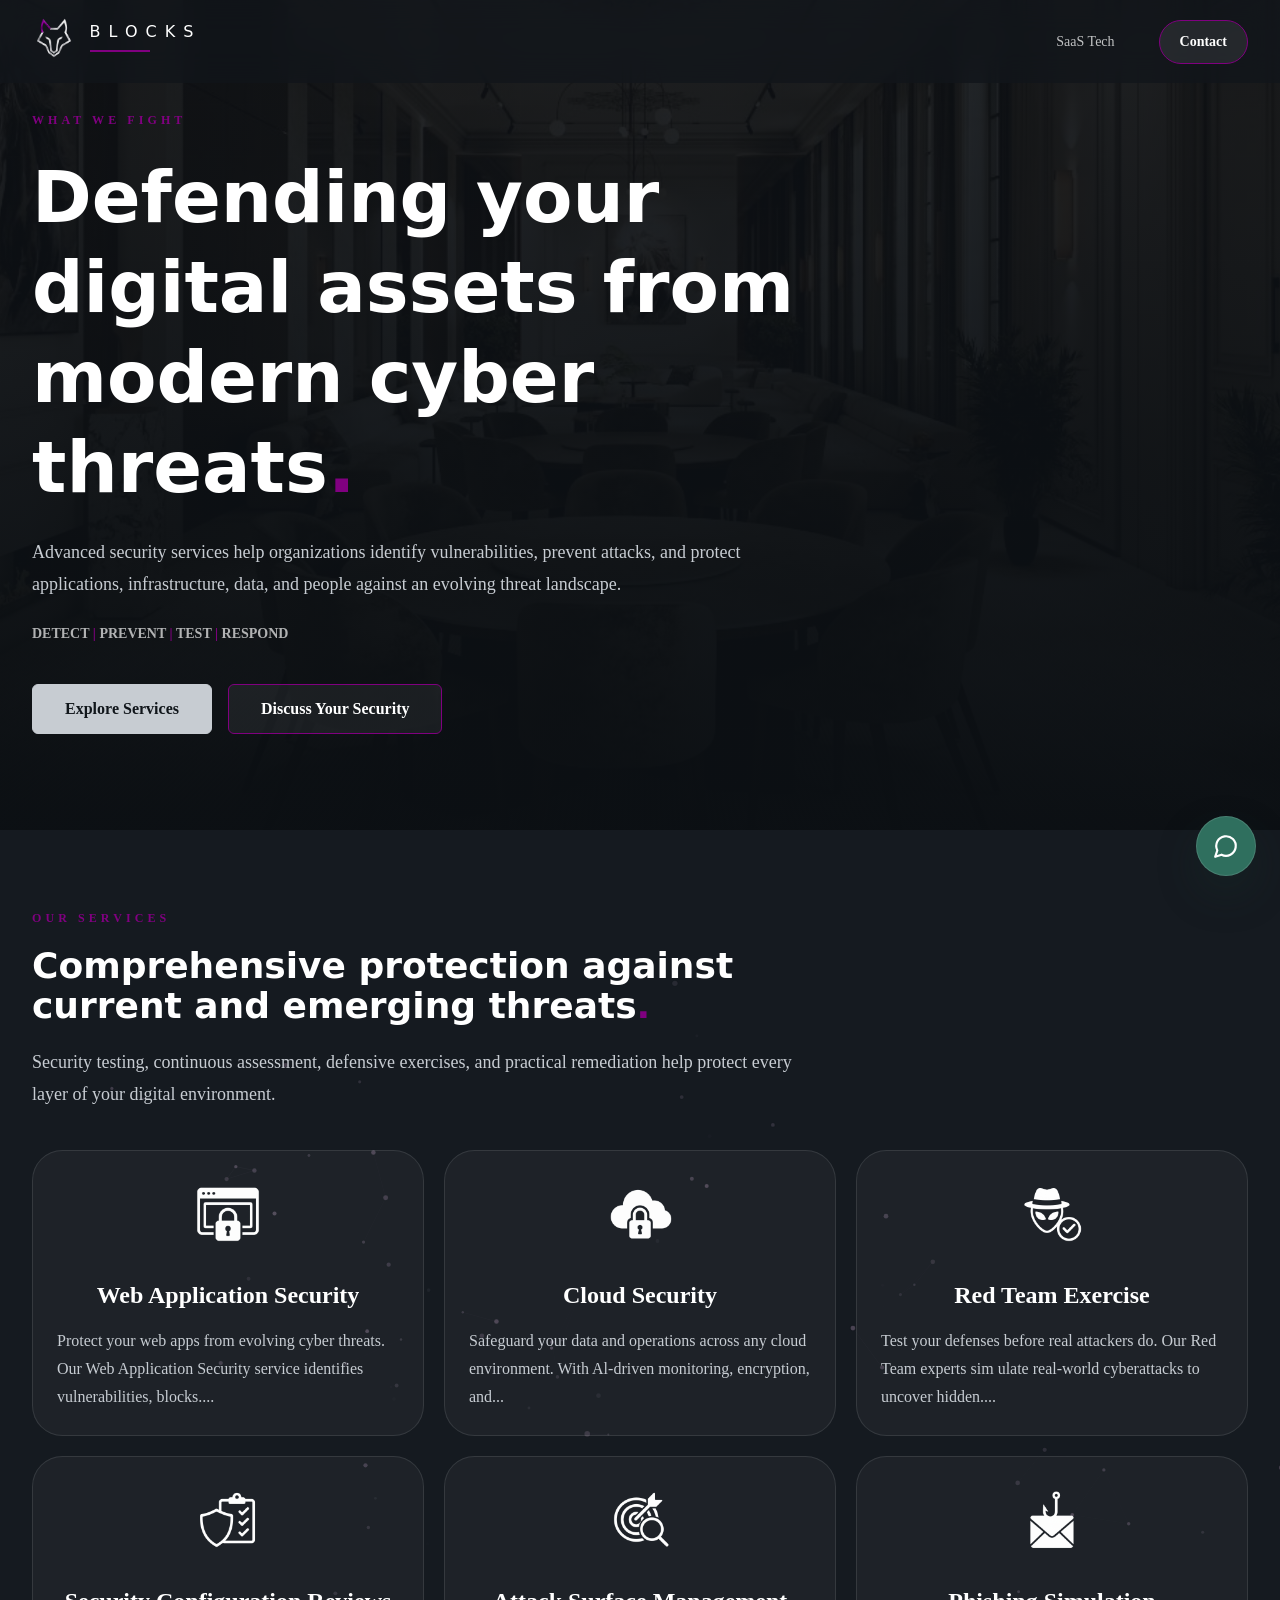
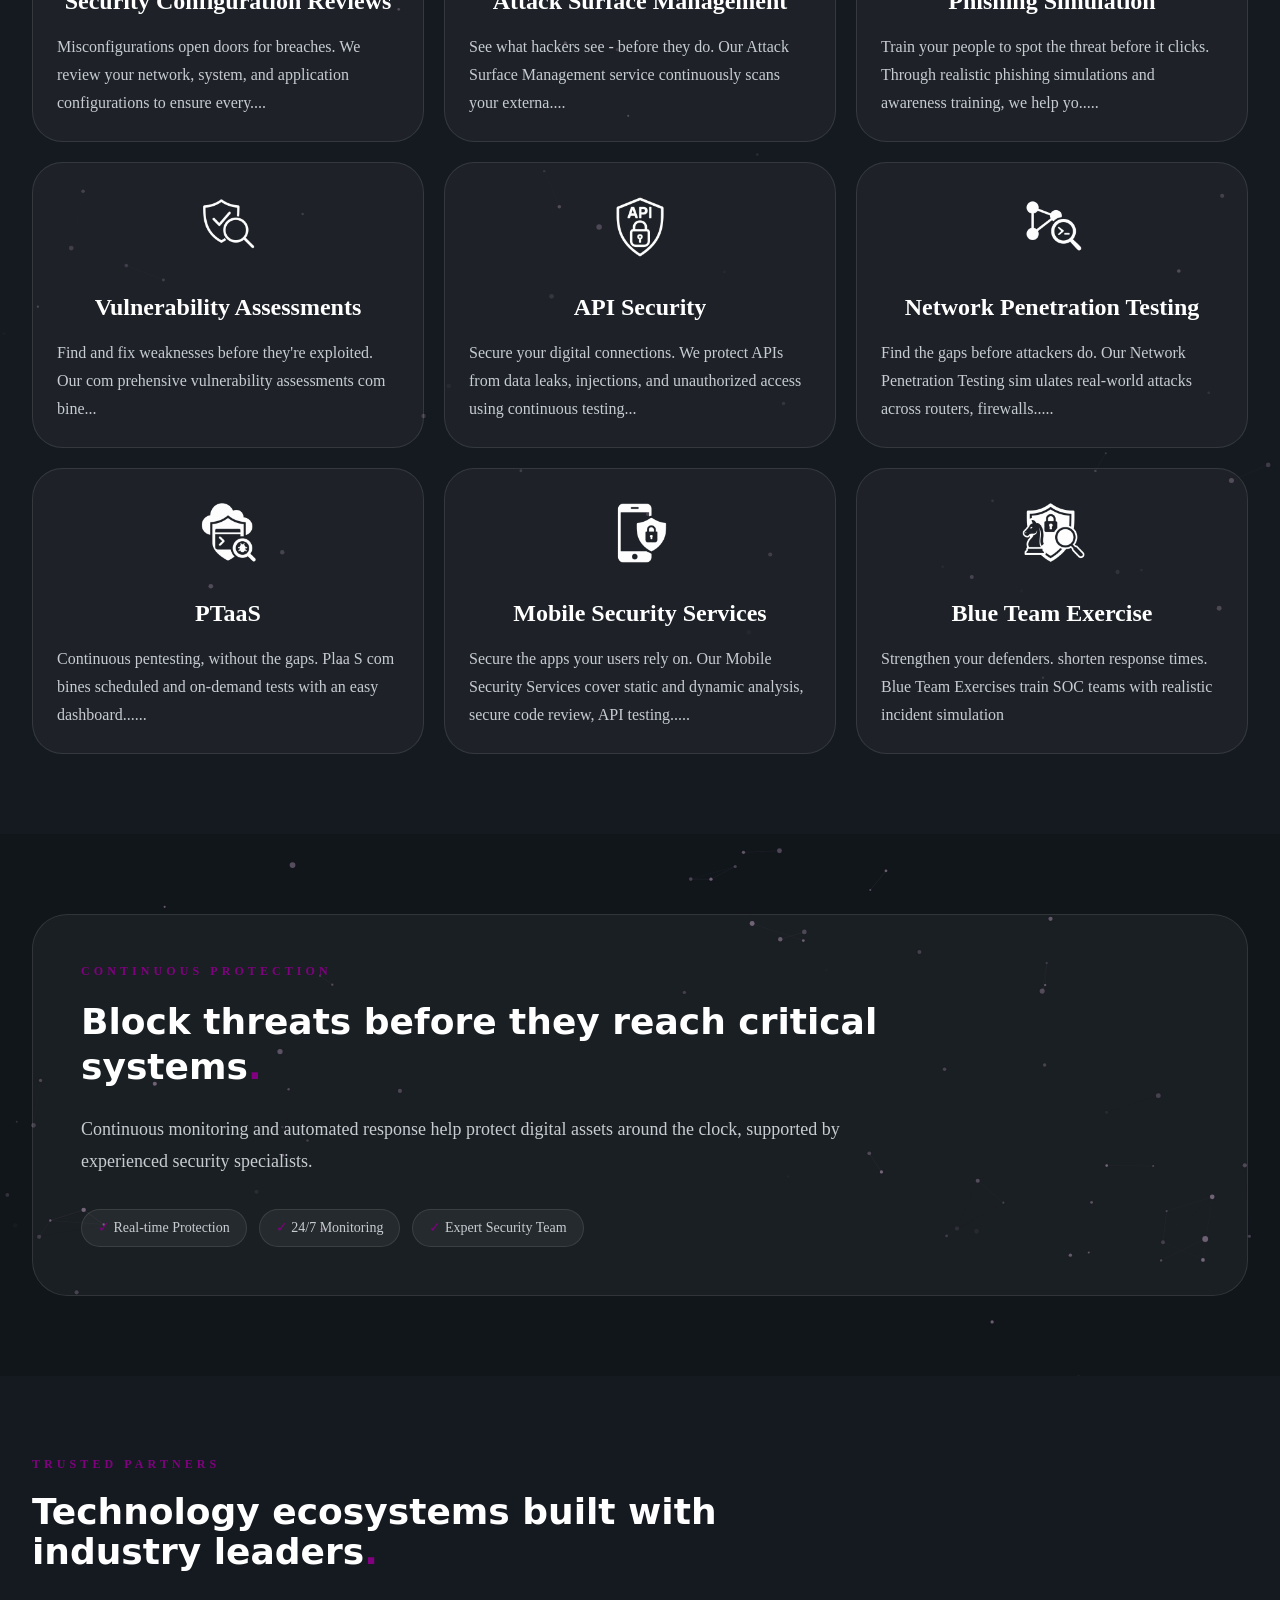
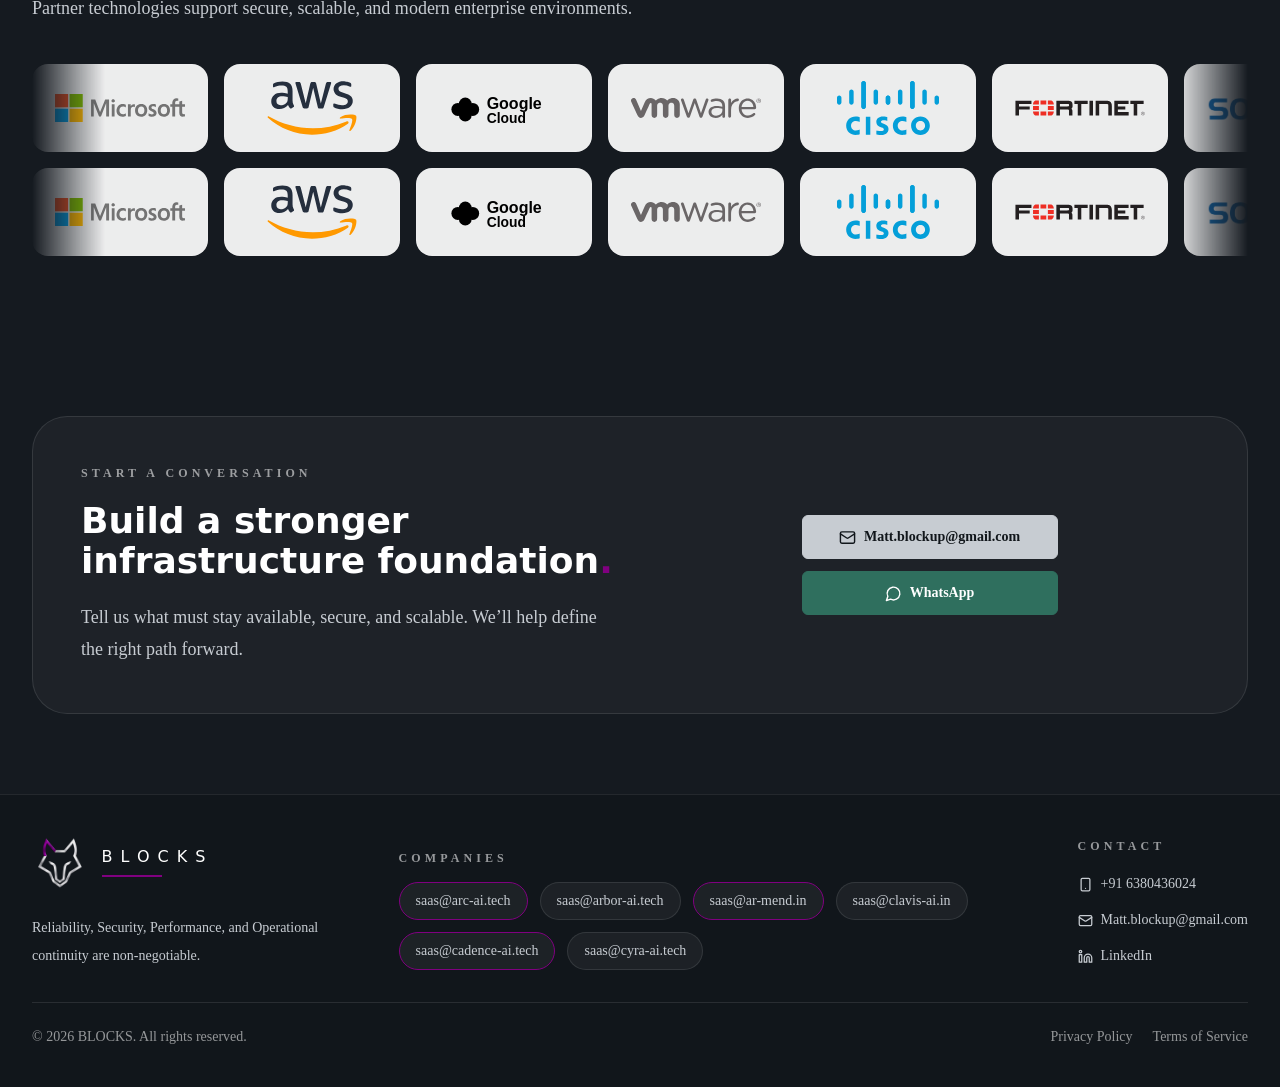
==== infra-services.html @ 33afe439 "Improve infrastructure navigation and service branding" ====
<!DOCTYPE html>
<html lang="en" class="__variable_8b3a0b">
    <head>
        <meta charset="utf-8"/>
        <meta name="viewport" content="width=device-width, initial-scale=1"/>
        <meta name="description" content="Enterprise infrastructure services from BLOCKS: secure, resilient, and managed technology operations."/>
        <link rel="icon" type="image/png" href="images/brand/favicon-transparent.png"/>
        <link rel="stylesheet" href="style.css"/>
        <title>Infra Services | BLOCKS</title>
    </head>
    <body class="min-w-0">
        <!-- Site header -->
        <header class="site-header fixed inset-x-0 top-0 z-50 transition duration-300 bg-[#11161B]/82 backdrop-blur-lg">
            <nav class="mx-auto flex max-w-7xl items-center justify-between gap-6 px-4 py-4 sm:px-6 lg:px-8">
                <a href="index.html" class="shrink-0" aria-label="BLOCKS home">
                    <span class="brand-lockup">
                        <img src="images/brand/blocks-wolf-logo.png" alt="" width="48" height="48" class="brand-logo brand-logo-header" aria-hidden="true"/>
                        <span class="brand-name font-heading font-light uppercase leading-none text-sm tracking-[0.5em] text-white sm:text-base">BLOCKS</span>
                    </span>
                </a>
                <div class="hidden min-w-0 flex-1 items-center justify-end gap-8 xl:flex">
                    <a href="index.html#companies" class="px-3 py-2 text-sm font-medium text-white/74 transition hover:text-white">SaaS Tech</a>
                    <a href="#contact" class="infra-outline inline-flex min-h-11 items-center justify-center rounded-full border border-white/18 bg-white/8 px-5 py-2.5 text-sm font-semibold text-white transition hover:border-white/36 hover:bg-white/14">Contact</a>
                </div>
                <button id="mobile-menu-button" type="button" class="inline-flex items-center justify-center rounded-lg border border-white/10 bg-white/6 p-2 text-white transition hover:bg-white/12 xl:hidden" aria-expanded="false" aria-controls="mobile-menu" aria-label="Open menu">
                    <svg xmlns="http://www.w3.org/2000/svg" width="24" height="24" viewBox="0 0 24 24" fill="none" stroke="currentColor" stroke-width="2" stroke-linecap="round" stroke-linejoin="round" class="h-6 w-6" aria-hidden="true">
                        <line x1="4" x2="20" y1="12" y2="12"></line>
                        <line x1="4" x2="20" y1="6" y2="6"></line>
                        <line x1="4" x2="20" y1="18" y2="18"></line>
                    </svg>
                </button>
            </nav>
        </header>

        <!-- Mobile navigation inherited from the main page -->
        <div id="mobile-menu-overlay" class="mobile-menu-overlay fixed inset-0 z-[55] bg-black/55 xl:hidden" aria-hidden="true"></div>
        <aside id="mobile-menu" class="mobile-menu-panel fixed right-0 top-0 z-[60] h-full w-full max-w-sm overflow-y-auto bg-[#11161B] px-6 pb-8 pt-6 text-white shadow-2xl xl:hidden" aria-hidden="true" aria-label="Mobile navigation">
            <div class="flex items-center justify-between border-b border-white/10 pb-5">
                <a href="index.html" class="brand-lockup" aria-label="BLOCKS home">
                    <img src="images/brand/blocks-wolf-logo.png" alt="" width="44" height="44" class="brand-logo brand-logo-drawer" aria-hidden="true"/>
                    <span class="brand-name font-heading text-sm font-semibold uppercase tracking-[0.34em] text-white">BLOCKS</span>
                </a>
                <button id="mobile-menu-close" type="button" class="inline-flex items-center justify-center rounded-lg border border-white/10 p-2 text-white transition hover:bg-white/10" aria-label="Close menu">
                    <svg xmlns="http://www.w3.org/2000/svg" width="24" height="24" viewBox="0 0 24 24" fill="none" stroke="currentColor" stroke-width="2" stroke-linecap="round" aria-hidden="true">
                        <path d="M18 6 6 18"></path>
                        <path d="m6 6 12 12"></path>
                    </svg>
                </button>
            </div>
            <nav class="mt-8 grid gap-3 rounded-2xl border border-white/10 bg-white/5 p-6" aria-label="Mobile primary navigation">
                <a href="index.html" class="rounded-2xl border border-white/10 px-5 py-4 text-base font-semibold text-white transition hover:border-white/18 hover:bg-white/10">Home</a>
                <a href="index.html#companies" class="rounded-2xl border border-white/10 px-5 py-4 text-base font-semibold text-white transition hover:border-white/18 hover:bg-white/10">SaaS Tech</a>
                <a href="#services" class="infra-outline rounded-2xl border border-white/10 px-5 py-4 text-base font-semibold text-white transition hover:border-white/18 hover:bg-white/10">Infra Services</a>
                <a href="#contact" class="rounded-2xl border border-white/10 px-5 py-4 text-base font-semibold text-white transition hover:border-white/18 hover:bg-white/10">Contact</a>
            </nav>
        </aside>

        <main class="min-h-screen">
            <!-- Infrastructure hero -->
            <section class="site-hero relative overflow-hidden bg-[#11161B] pb-20 pt-24 sm:pb-24">
                <img alt="Enterprise infrastructure environment" fetchpriority="high" decoding="async" class="hero-background object-cover opacity-28" style="position:absolute;height:100%;width:100%;left:0;top:0;right:0;bottom:0;color:transparent" src="images/hero/hero-01.jpg"/>
                <div class="absolute inset-0 opacity-[0.08]" style="background-image:linear-gradient(rgba(255,255,255,0.1) 1px,transparent 1px),linear-gradient(90deg,rgba(255,255,255,0.1) 1px,transparent 1px);background-size:52px 52px" aria-hidden="true"></div>
                <div class="absolute inset-0 bg-[linear-gradient(180deg,rgba(11,15,19,0.62),rgba(11,15,19,0.84)_55%,rgba(11,15,19,0.98))]" aria-hidden="true"></div>
                <div class="relative z-10 mx-auto max-w-7xl px-4 sm:px-6 lg:px-8">
                    <div class="max-w-5xl">
                        <p class="accent-purple text-xs font-semibold uppercase tracking-[0.34em]">What We Fight</p>
                        <h1 class="font-heading mt-6 max-w-4xl text-4xl font-semibold leading-tight text-white sm:text-5xl lg:text-7xl">Defending your digital assets from modern cyber threats<span class="accent-purple">.</span></h1>
                        <p class="mt-6 max-w-3xl text-base leading-8 text-[#E8E6E1] sm:text-lg">Advanced security services help organizations identify vulnerabilities, prevent attacks, and protect applications, infrastructure, data, and people against an evolving threat landscape.</p>
                        <p class="mt-6 text-xs font-semibold uppercase tracking-[0.22em] text-white/68 sm:text-sm">Detect <span class="accent-purple" aria-hidden="true">|</span> Prevent <span class="accent-purple" aria-hidden="true">|</span> Test <span class="accent-purple" aria-hidden="true">|</span> Respond</p>
                        <div class="mt-10 flex flex-col gap-4 sm:flex-row">
                            <a href="#services" class="inline-flex min-h-11 min-w-[180px] items-center justify-center rounded-md border border-[#D1BE98] bg-[#D1BE98] px-8 py-3 text-base font-semibold text-[#11161B] transition hover:border-[#C3AE84] hover:bg-[#C3AE84]">Explore Services</a>
                            <a href="mailto:Matt.blockup@gmail.com" class="infra-outline inline-flex min-h-11 min-w-[180px] items-center justify-center rounded-md border border-white/18 bg-white/6 px-8 py-3 text-base font-semibold text-white transition hover:border-white/36 hover:bg-white/12">Discuss Your Security</a>
                        </div>
                    </div>
                </div>
            </section>

            <!-- Service capabilities -->
            <section id="services" class="constellation-section bg-[#151A20] py-16 md:py-20">
                <div class="constellation-bg" aria-hidden="true">
                    <canvas class="constellation-canvas" data-constellation="companies"></canvas>
                </div>
                <div class="relative z-10 mx-auto max-w-7xl px-4 sm:px-6 lg:px-8">
                    <div class="max-w-3xl">
                        <p class="accent-purple text-xs font-semibold uppercase tracking-[0.34em]">Our Services</p>
                        <h2 class="font-heading mt-5 text-3xl font-semibold text-white sm:text-4xl">Comprehensive protection against current and emerging threats<span class="accent-purple">.</span></h2>
                        <p class="mt-5 text-base leading-8 text-[#E8E6E1] sm:text-lg">Security testing, continuous assessment, defensive exercises, and practical remediation help protect every layer of your digital environment.</p>
                    </div>
                    <div class="mt-10 grid gap-5 md:grid-cols-2 lg:grid-cols-3">
                        <article class="company-card rounded-[1.9rem] border border-white/10 bg-white/[0.04] p-6 text-white"><div class="service-icon-frame"><img src="images/services/web-application-security.png" alt="" class="service-card-icon" loading="lazy"/></div><h3 class="mt-6 text-2xl font-semibold">Web Application Security</h3><p class="mt-4 text-sm leading-7 text-[#E8E6E1] sm:text-base">Protect your web apps from evolving cyber threats. Our Web Application Security service identifies vulnerabilities, blocks....</p></article>
                        <article class="company-card rounded-[1.9rem] border border-white/10 bg-white/[0.04] p-6 text-white"><div class="service-icon-frame"><img src="images/services/cloud-security.png" alt="" class="service-card-icon" loading="lazy"/></div><h3 class="mt-6 text-2xl font-semibold">Cloud Security</h3><p class="mt-4 text-sm leading-7 text-[#E8E6E1] sm:text-base">Safeguard your data and operations across any cloud environment. With Al-driven monitoring, encryption, and...</p></article>
                        <article class="company-card rounded-[1.9rem] border border-white/10 bg-white/[0.04] p-6 text-white"><div class="service-icon-frame"><img src="images/services/red-team-exercise.png" alt="" class="service-card-icon" loading="lazy"/></div><h3 class="mt-6 text-2xl font-semibold">Red Team Exercise</h3><p class="mt-4 text-sm leading-7 text-[#E8E6E1] sm:text-base">Test your defenses before real attackers do. Our Red Team experts sim ulate real-world cyberattacks to uncover hidden....</p></article>
                        <article class="company-card rounded-[1.9rem] border border-white/10 bg-white/[0.04] p-6 text-white"><div class="service-icon-frame"><img src="images/services/security-configuration-reviews.png" alt="" class="service-card-icon" loading="lazy"/></div><h3 class="mt-6 text-2xl font-semibold">Security Configuration Reviews</h3><p class="mt-4 text-sm leading-7 text-[#E8E6E1] sm:text-base">Misconfigurations open doors for breaches. We review your network, system, and application configurations to ensure every....</p></article>
                        <article class="company-card rounded-[1.9rem] border border-white/10 bg-white/[0.04] p-6 text-white"><div class="service-icon-frame"><img src="images/services/attack-surface-management.png" alt="" class="service-card-icon" loading="lazy"/></div><h3 class="mt-6 text-2xl font-semibold">Attack Surface Management</h3><p class="mt-4 text-sm leading-7 text-[#E8E6E1] sm:text-base">See what hackers see - before they do. Our Attack Surface Management service continuously scans your externa....</p></article>
                        <article class="company-card rounded-[1.9rem] border border-white/10 bg-white/[0.04] p-6 text-white"><div class="service-icon-frame"><img src="images/services/phishing-simulation.png" alt="" class="service-card-icon" loading="lazy"/></div><h3 class="mt-6 text-2xl font-semibold">Phishing Simulation</h3><p class="mt-4 text-sm leading-7 text-[#E8E6E1] sm:text-base">Train your people to spot the threat before it clicks. Through realistic phishing simulations and awareness training, we help yo.....</p></article>
                        <article class="company-card rounded-[1.9rem] border border-white/10 bg-white/[0.04] p-6 text-white"><div class="service-icon-frame"><img src="images/services/vulnerability-assessments.png" alt="" class="service-card-icon" loading="lazy"/></div><h3 class="mt-6 text-2xl font-semibold">Vulnerability Assessments</h3><p class="mt-4 text-sm leading-7 text-[#E8E6E1] sm:text-base">Find and fix weaknesses before they're exploited. Our com prehensive vulnerability assessments com bine...</p></article>
                        <article class="company-card rounded-[1.9rem] border border-white/10 bg-white/[0.04] p-6 text-white"><div class="service-icon-frame"><img src="images/services/api-security.png" alt="" class="service-card-icon" loading="lazy"/></div><h3 class="mt-6 text-2xl font-semibold">API Security</h3><p class="mt-4 text-sm leading-7 text-[#E8E6E1] sm:text-base">Secure your digital connections. We protect APIs from data leaks, injections, and unauthorized access using continuous testing...</p></article>
                        <article class="company-card rounded-[1.9rem] border border-white/10 bg-white/[0.04] p-6 text-white"><div class="service-icon-frame"><img src="images/services/network-penetration-testing.png" alt="" class="service-card-icon" loading="lazy"/></div><h3 class="mt-6 text-2xl font-semibold">Network Penetration Testing</h3><p class="mt-4 text-sm leading-7 text-[#E8E6E1] sm:text-base">Find the gaps before attackers do. Our Network Penetration Testing sim ulates real-world attacks across routers, firewalls.....</p></article>
                        <article class="company-card rounded-[1.9rem] border border-white/10 bg-white/[0.04] p-6 text-white"><div class="service-icon-frame"><img src="images/services/ptaas.png" alt="" class="service-card-icon" loading="lazy"/></div><h3 class="mt-6 text-2xl font-semibold">PTaaS</h3><p class="mt-4 text-sm leading-7 text-[#E8E6E1] sm:text-base">Continuous pentesting, without the gaps. Plaa S com bines scheduled and on-demand tests with an easy dashboard......</p></article>
                        <article class="company-card rounded-[1.9rem] border border-white/10 bg-white/[0.04] p-6 text-white"><div class="service-icon-frame"><img src="images/services/mobile-security-services.png" alt="" class="service-card-icon" loading="lazy"/></div><h3 class="mt-6 text-2xl font-semibold">Mobile Security Services</h3><p class="mt-4 text-sm leading-7 text-[#E8E6E1] sm:text-base">Secure the apps your users rely on. Our Mobile Security Services cover static and dynamic analysis, secure code review, API testing.....</p></article>
                        <article class="company-card rounded-[1.9rem] border border-white/10 bg-white/[0.04] p-6 text-white"><div class="service-icon-frame"><img src="images/services/blue-team-exercise.png" alt="" class="service-card-icon" loading="lazy"/></div><h3 class="mt-6 text-2xl font-semibold">Blue Team Exercise</h3><p class="mt-4 text-sm leading-7 text-[#E8E6E1] sm:text-base">Strengthen your defenders. shorten response times. Blue Team Exercises train SOC teams with realistic incident simulation</p></article>
                    </div>
                </div>
            </section>

            <!-- Continuous protection commitment -->
            <section class="constellation-section bg-[#11161B] py-16 md:py-20">
                <div class="constellation-bg" aria-hidden="true">
                    <canvas class="constellation-canvas" data-constellation="about"></canvas>
                </div>
                <div class="relative z-10 mx-auto max-w-7xl px-4 sm:px-6 lg:px-8">
                    <div class="rounded-[2.2rem] border border-white/10 bg-white/[0.04] p-8 sm:p-10 lg:p-12">
                        <p class="accent-purple text-xs font-semibold uppercase tracking-[0.34em]">Continuous Protection</p>
                        <h2 class="font-heading mt-5 max-w-4xl text-3xl font-semibold leading-tight text-white sm:text-4xl">Block threats before they reach critical systems<span class="accent-purple">.</span></h2>
                        <p class="mt-6 max-w-3xl text-base leading-8 text-[#E8E6E1] sm:text-lg">Continuous monitoring and automated response help protect digital assets around the clock, supported by experienced security specialists.</p>
                        <div class="mt-8 flex flex-wrap gap-3">
                            <span class="rounded-full border border-white/10 bg-white/5 px-4 py-2 text-sm text-[#E8E6E1]"><span class="accent-purple">✓</span> Real-time Protection</span>
                            <span class="rounded-full border border-white/10 bg-white/5 px-4 py-2 text-sm text-[#E8E6E1]"><span class="accent-purple">✓</span> 24/7 Monitoring</span>
                            <span class="rounded-full border border-white/10 bg-white/5 px-4 py-2 text-sm text-[#E8E6E1]"><span class="accent-purple">✓</span> Expert Security Team</span>
                        </div>
                    </div>
                </div>
            </section>

            <!-- Trusted partners -->
            <section class="bg-[#151A20] py-16 md:py-20">
                <div class="mx-auto max-w-7xl px-4 sm:px-6 lg:px-8">
                    <div class="max-w-3xl">
                        <p class="accent-purple text-xs font-semibold uppercase tracking-[0.34em]">Trusted Partners</p>
                        <h2 class="font-heading mt-5 text-3xl font-semibold text-white sm:text-4xl">Technology ecosystems built with industry leaders<span class="accent-purple">.</span></h2>
                        <p class="mt-5 text-base leading-8 text-[#E8E6E1] sm:text-lg">Partner technologies support secure, scalable, and modern enterprise environments.</p>
                    </div>
                    <div class="partner-marquee mt-10" aria-label="Trusted technology partners">
                        <div class="partner-marquee-track">
                            <div class="partner-logo-card"><img src="images/partners/microsoft.svg" alt="Microsoft"/></div>
                            <div class="partner-logo-card"><img src="images/partners/aws.svg" alt="Amazon Web Services"/></div>
                            <div class="partner-logo-card"><img src="images/partners/google-cloud.svg" alt="Google Cloud"/></div>
                            <div class="partner-logo-card"><img src="images/partners/vmware.svg" alt="VMware"/></div>
                            <div class="partner-logo-card"><img src="images/partners/cisco.svg" alt="Cisco"/></div>
                            <div class="partner-logo-card"><img src="images/partners/fortinet.svg" alt="Fortinet"/></div>
                            <div class="partner-logo-card"><img src="images/partners/sophos.png" alt="Sophos"/></div>
                            <div class="partner-logo-card"><img src="images/partners/check-point.png" alt="Check Point"/></div>
                            <div class="partner-logo-card"><img src="images/partners/kaspersky.png" alt="Kaspersky"/></div>
                            <div class="partner-logo-card"><img src="images/partners/github.svg" alt="GitHub"/></div>
                            <div class="partner-logo-card partner-logo-text">Lenovo</div>
                            <div class="partner-logo-card" aria-hidden="true"><img src="images/partners/microsoft.svg" alt=""/></div>
                            <div class="partner-logo-card" aria-hidden="true"><img src="images/partners/aws.svg" alt=""/></div>
                            <div class="partner-logo-card" aria-hidden="true"><img src="images/partners/google-cloud.svg" alt=""/></div>
                            <div class="partner-logo-card" aria-hidden="true"><img src="images/partners/vmware.svg" alt=""/></div>
                            <div class="partner-logo-card" aria-hidden="true"><img src="images/partners/cisco.svg" alt=""/></div>
                            <div class="partner-logo-card" aria-hidden="true"><img src="images/partners/fortinet.svg" alt=""/></div>
                            <div class="partner-logo-card" aria-hidden="true"><img src="images/partners/sophos.png" alt=""/></div>
                            <div class="partner-logo-card" aria-hidden="true"><img src="images/partners/check-point.png" alt=""/></div>
                            <div class="partner-logo-card" aria-hidden="true"><img src="images/partners/kaspersky.png" alt=""/></div>
                            <div class="partner-logo-card" aria-hidden="true"><img src="images/partners/github.svg" alt=""/></div>
                            <div class="partner-logo-card partner-logo-text" aria-hidden="true">Lenovo</div>
                        </div>
                    </div>
                </div>
            </section>

            <!-- Contact call to action -->
            <section id="contact" class="bg-[#151A20] py-16 md:py-20">
                <div class="mx-auto max-w-7xl px-4 sm:px-6 lg:px-8">
                    <div class="grid gap-10 rounded-[2.2rem] border border-white/10 bg-white/[0.04] p-8 sm:p-10 lg:grid-cols-2 lg:items-center lg:p-12">
                        <div>
                            <p class="text-xs font-semibold uppercase tracking-[0.34em] text-white/56">Start a conversation</p>
                            <h2 class="font-heading mt-5 text-3xl font-semibold text-white sm:text-4xl">Build a stronger infrastructure foundation<span class="accent-purple">.</span></h2>
                            <p class="mt-5 text-base leading-8 text-[#E8E6E1] sm:text-lg">Tell us what must stay available, secure, and scalable. We’ll help define the right path forward.</p>
                        </div>
                        <div class="flex flex-col items-center justify-center gap-3 py-6">
                            <a href="mailto:Matt.blockup@gmail.com" style="width:100%;max-width:16rem" class="inline-flex min-h-11 items-center justify-center gap-2 rounded-md border border-[#D1BE98] bg-[#D1BE98] px-4 py-2 text-sm font-semibold text-[#11161B] transition hover:border-[#C3AE84] hover:bg-[#C3AE84]">
                                <svg xmlns="http://www.w3.org/2000/svg" width="17" height="17" viewBox="0 0 24 24" fill="none" stroke="currentColor" stroke-width="2" stroke-linecap="round" stroke-linejoin="round" aria-hidden="true"><rect width="20" height="16" x="2" y="4" rx="2"></rect><path d="m22 7-8.97 5.7a1.94 1.94 0 0 1-2.06 0L2 7"></path></svg>
                                Matt.blockup@gmail.com
                            </a>
                            <a href="https://wa.me/916380436024" target="_blank" rel="noopener noreferrer" style="width:100%;max-width:16rem" class="inline-flex min-h-11 items-center justify-center gap-2 rounded-md border border-[#2F6F5E] bg-[#2F6F5E] px-4 py-2 text-sm font-semibold text-white transition hover:border-[#285B4D] hover:bg-[#285B4D]">
                                <svg xmlns="http://www.w3.org/2000/svg" width="17" height="17" viewBox="0 0 24 24" fill="none" stroke="currentColor" stroke-width="2" stroke-linecap="round" stroke-linejoin="round" aria-hidden="true"><path d="M7.9 20A9 9 0 1 0 4 16.1L2 22Z"></path></svg>
                                WhatsApp
                            </a>
                        </div>
                    </div>
                </div>
            </section>
        </main>

        <!-- Site footer -->
        <footer class="border-t border-white/8 bg-[#11161B] text-white">
            <div class="mx-auto max-w-7xl px-4 py-10 sm:px-6 lg:px-8">
                <div class="flex flex-col gap-8 lg:flex-row lg:items-end lg:justify-between">
                    <div class="max-w-sm">
                        <a href="index.html" class="brand-lockup" aria-label="BLOCKS home">
                            <img src="images/brand/blocks-wolf-logo.png" alt="" width="56" height="56" class="brand-logo brand-logo-footer" aria-hidden="true"/>
                            <span class="brand-name font-heading font-light uppercase leading-none text-sm tracking-[0.5em] text-white sm:text-base">BLOCKS</span>
                        </a>
                        <p class="mt-4 text-sm leading-7 text-[#E8E6E1]">Reliability, Security, Performance, and Operational continuity are non-negotiable.</p>
                    </div>
                    <div>
                        <p class="text-xs font-semibold uppercase tracking-[0.34em] text-white/56">Companies</p>
                        <div class="mt-4 flex flex-wrap gap-3">
                            <a href="mailto:saas@arc-ai.tech" class="footer-email-purple rounded-full border border-white/10 bg-white/5 px-4 py-2 text-sm text-[#E8E6E1] transition hover:border-white/18 hover:bg-white/10 hover:text-white">saas@arc-ai.tech</a>
                            <a href="mailto:saas@arbor-ai.tech" class="rounded-full border border-white/10 bg-white/5 px-4 py-2 text-sm text-[#E8E6E1] transition hover:border-white/18 hover:bg-white/10 hover:text-white">saas@arbor-ai.tech</a>
                            <a href="mailto:saas@ar-mend.in" class="footer-email-purple rounded-full border border-white/10 bg-white/5 px-4 py-2 text-sm text-[#E8E6E1] transition hover:border-white/18 hover:bg-white/10 hover:text-white">saas@ar-mend.in</a>
                            <a href="mailto:saas@clavis-ai.in" class="rounded-full border border-white/10 bg-white/5 px-4 py-2 text-sm text-[#E8E6E1] transition hover:border-white/18 hover:bg-white/10 hover:text-white">saas@clavis-ai.in</a>
                            <a href="mailto:saas@cadence-ai.tech" class="footer-email-purple rounded-full border border-white/10 bg-white/5 px-4 py-2 text-sm text-[#E8E6E1] transition hover:border-white/18 hover:bg-white/10 hover:text-white">saas@cadence-ai.tech</a>
                            <a href="mailto:saas@cyra-ai.tech" class="rounded-full border border-white/10 bg-white/5 px-4 py-2 text-sm text-[#E8E6E1] transition hover:border-white/18 hover:bg-white/10 hover:text-white">saas@cyra-ai.tech</a>
                        </div>
                    </div>
                    <div>
                        <p class="text-xs font-semibold uppercase tracking-[0.34em] text-white/56">Contact</p>
                        <div class="mt-4 space-y-2 text-sm leading-7 text-[#E8E6E1]">
                            <p class="flex items-center gap-2">
                                <svg xmlns="http://www.w3.org/2000/svg" width="15" height="15" viewBox="0 0 24 24" fill="none" stroke="currentColor" stroke-width="2" stroke-linecap="round" stroke-linejoin="round" aria-hidden="true"><rect width="14" height="20" x="5" y="2" rx="2"></rect><path d="M12 18h.01"></path></svg>
                                <a href="tel:+916380436024" class="transition hover:text-white">+91 6380436024</a>
                            </p>
                            <p class="flex items-center gap-2">
                                <svg xmlns="http://www.w3.org/2000/svg" width="15" height="15" viewBox="0 0 24 24" fill="none" stroke="currentColor" stroke-width="2" stroke-linecap="round" stroke-linejoin="round" aria-hidden="true"><rect width="20" height="16" x="2" y="4" rx="2"></rect><path d="m22 7-8.97 5.7a1.94 1.94 0 0 1-2.06 0L2 7"></path></svg>
                                <a href="mailto:Matt.blockup@gmail.com" class="transition hover:text-white">Matt.blockup@gmail.com</a>
                            </p>
                            <p class="flex items-center gap-2">
                                <svg xmlns="http://www.w3.org/2000/svg" width="15" height="15" viewBox="0 0 24 24" fill="none" stroke="currentColor" stroke-width="2" stroke-linecap="round" stroke-linejoin="round" aria-hidden="true"><path d="M16 8a6 6 0 0 1 6 6v7h-4v-7a2 2 0 0 0-4 0v7h-4v-7a6 6 0 0 1 6-6z"></path><rect width="4" height="12" x="2" y="9"></rect><circle cx="4" cy="4" r="2"></circle></svg>
                                <a href="https://www.linkedin.com/company/96339757/" target="_blank" rel="noopener noreferrer" class="transition hover:text-white">LinkedIn</a>
                            </p>
                        </div>
                    </div>
                </div>
                <div class="mt-8 flex flex-col gap-3 border-t border-white/10 pt-6 text-sm text-white/55 sm:flex-row sm:items-center sm:justify-between">
                    <p>© 2026 BLOCKS. All rights reserved.</p>
                    <div class="flex gap-5">
                        <a href="privacy-policy.html" class="transition hover:text-white">Privacy Policy</a>
                        <a href="terms-of-service.html" class="transition hover:text-white">Terms of Service</a>
                    </div>
                </div>
            </div>
        </footer>

        <!-- Floating WhatsApp action -->
        <a href="https://wa.me/916380436024" class="floating-whatsapp animate-whatsapp-pulse" target="_blank" rel="noopener noreferrer" aria-label="Contact us on WhatsApp">
            <svg xmlns="http://www.w3.org/2000/svg" width="26" height="26" viewBox="0 0 24 24" fill="none" stroke="currentColor" stroke-width="2" stroke-linecap="round" stroke-linejoin="round" aria-hidden="true"><path d="M7.9 20A9 9 0 1 0 4 16.1L2 22Z"></path></svg>
        </a>

        <!-- Shared constellation animation -->
        <script src="constellation.js"></script>

        <!-- Create a second right-to-left partner row -->
        <script>
            const primaryPartnerMarquee = document.querySelector(".partner-marquee");
            if (primaryPartnerMarquee) {
                const secondaryPartnerMarquee = primaryPartnerMarquee.cloneNode(true);
                secondaryPartnerMarquee.classList.add("partner-marquee-secondary");
                secondaryPartnerMarquee.setAttribute("aria-hidden", "true");
                primaryPartnerMarquee.after(secondaryPartnerMarquee);
            }
        </script>

        <!-- Mobile menu interaction inherited from the main page -->
        <script>
            const mobileMenuButton = document.getElementById("mobile-menu-button");
            const mobileMenuClose = document.getElementById("mobile-menu-close");
            const mobileMenu = document.getElementById("mobile-menu");
            const mobileMenuOverlay = document.getElementById("mobile-menu-overlay");

            function setMobileMenu(open) {
                mobileMenu.classList.toggle("is-open", open);
                mobileMenuOverlay.classList.toggle("is-open", open);
                mobileMenuButton.setAttribute("aria-expanded", String(open));
                mobileMenu.setAttribute("aria-hidden", String(!open));
                document.body.classList.toggle("menu-open", open);
            }

            mobileMenuButton.addEventListener("click", () => setMobileMenu(true));
            mobileMenuClose.addEventListener("click", () => setMobileMenu(false));
            mobileMenuOverlay.addEventListener("click", () => setMobileMenu(false));
            mobileMenu.querySelectorAll("a").forEach((link) => link.addEventListener("click", () => setMobileMenu(false)));
            document.addEventListener("keydown", (event) => {
                if (event.key === "Escape") setMobileMenu(false);
            });
        </script>
    </body>
</html>
---- style.css ----
@font-face {
    font-family: __Inter_8b3a0b;
    font-style: normal;
    font-weight: 400;
    font-display: swap;
    src: local("Inter");
    unicode-range: u+0460-052f,u+1c80-1c8a,u+20b4,u+2de0-2dff,u+a640-a69f,u+fe2e-fe2f
}

@font-face {
    font-family: __Inter_8b3a0b;
    font-style: normal;
    font-weight: 400;
    font-display: swap;
    src: local("Inter");
    unicode-range: u+0301,u+0400-045f,u+0490-0491,u+04b0-04b1,u+2116
}

@font-face {
    font-family: __Inter_8b3a0b;
    font-style: normal;
    font-weight: 400;
    font-display: swap;
    src: local("Inter");
    unicode-range: u+1f??
}

@font-face {
    font-family: __Inter_8b3a0b;
    font-style: normal;
    font-weight: 400;
    font-display: swap;
    src: local("Inter");
    unicode-range: u+0370-0377,u+037a-037f,u+0384-038a,u+038c,u+038e-03a1,u+03a3-03ff
}

@font-face {
    font-family: __Inter_8b3a0b;
    font-style: normal;
    font-weight: 400;
    font-display: swap;
    src: local("Inter");
    unicode-range: u+0102-0103,u+0110-0111,u+0128-0129,u+0168-0169,u+01a0-01a1,u+01af-01b0,u+0300-0301,u+0303-0304,u+0308-0309,u+0323,u+0329,u+1ea0-1ef9,u+20ab
}

@font-face {
    font-family: __Inter_8b3a0b;
    font-style: normal;
    font-weight: 400;
    font-display: swap;
    src: local("Inter");
    unicode-range: u+0100-02ba,u+02bd-02c5,u+02c7-02cc,u+02ce-02d7,u+02dd-02ff,u+0304,u+0308,u+0329,u+1d00-1dbf,u+1e00-1e9f,u+1ef2-1eff,u+2020,u+20a0-20ab,u+20ad-20c0,u+2113,u+2c60-2c7f,u+a720-a7ff
}

@font-face {
    font-family: __Inter_8b3a0b;
    font-style: normal;
    font-weight: 400;
    font-display: swap;
    src: local("Inter");
    unicode-range: u+00??,u+0131,u+0152-0153,u+02bb-02bc,u+02c6,u+02da,u+02dc,u+0304,u+0308,u+0329,u+2000-206f,u+20ac,u+2122,u+2191,u+2193,u+2212,u+2215,u+feff,u+fffd
}

@font-face {
    font-family: __Inter_8b3a0b;
    font-style: normal;
    font-weight: 500;
    font-display: swap;
    src: local("Inter");
    unicode-range: u+0460-052f,u+1c80-1c8a,u+20b4,u+2de0-2dff,u+a640-a69f,u+fe2e-fe2f
}

@font-face {
    font-family: __Inter_8b3a0b;
    font-style: normal;
    font-weight: 500;
    font-display: swap;
    src: local("Inter");
    unicode-range: u+0301,u+0400-045f,u+0490-0491,u+04b0-04b1,u+2116
}

@font-face {
    font-family: __Inter_8b3a0b;
    font-style: normal;
    font-weight: 500;
    font-display: swap;
    src: local("Inter");
    unicode-range: u+1f??
}

@font-face {
    font-family: __Inter_8b3a0b;
    font-style: normal;
    font-weight: 500;
    font-display: swap;
    src: local("Inter");
    unicode-range: u+0370-0377,u+037a-037f,u+0384-038a,u+038c,u+038e-03a1,u+03a3-03ff
}

@font-face {
    font-family: __Inter_8b3a0b;
    font-style: normal;
    font-weight: 500;
    font-display: swap;
    src: local("Inter");
    unicode-range: u+0102-0103,u+0110-0111,u+0128-0129,u+0168-0169,u+01a0-01a1,u+01af-01b0,u+0300-0301,u+0303-0304,u+0308-0309,u+0323,u+0329,u+1ea0-1ef9,u+20ab
}

@font-face {
    font-family: __Inter_8b3a0b;
    font-style: normal;
    font-weight: 500;
    font-display: swap;
    src: local("Inter");
    unicode-range: u+0100-02ba,u+02bd-02c5,u+02c7-02cc,u+02ce-02d7,u+02dd-02ff,u+0304,u+0308,u+0329,u+1d00-1dbf,u+1e00-1e9f,u+1ef2-1eff,u+2020,u+20a0-20ab,u+20ad-20c0,u+2113,u+2c60-2c7f,u+a720-a7ff
}

@font-face {
    font-family: __Inter_8b3a0b;
    font-style: normal;
    font-weight: 500;
    font-display: swap;
    src: local("Inter");
    unicode-range: u+00??,u+0131,u+0152-0153,u+02bb-02bc,u+02c6,u+02da,u+02dc,u+0304,u+0308,u+0329,u+2000-206f,u+20ac,u+2122,u+2191,u+2193,u+2212,u+2215,u+feff,u+fffd
}

@font-face {
    font-family: __Inter_8b3a0b;
    font-style: normal;
    font-weight: 600;
    font-display: swap;
    src: local("Inter");
    unicode-range: u+0460-052f,u+1c80-1c8a,u+20b4,u+2de0-2dff,u+a640-a69f,u+fe2e-fe2f
}

@font-face {
    font-family: __Inter_8b3a0b;
    font-style: normal;
    font-weight: 600;
    font-display: swap;
    src: local("Inter");
    unicode-range: u+0301,u+0400-045f,u+0490-0491,u+04b0-04b1,u+2116
}

@font-face {
    font-family: __Inter_8b3a0b;
    font-style: normal;
    font-weight: 600;
    font-display: swap;
    src: local("Inter");
    unicode-range: u+1f??
}

@font-face {
    font-family: __Inter_8b3a0b;
    font-style: normal;
    font-weight: 600;
    font-display: swap;
    src: local("Inter");
    unicode-range: u+0370-0377,u+037a-037f,u+0384-038a,u+038c,u+038e-03a1,u+03a3-03ff
}

@font-face {
    font-family: __Inter_8b3a0b;
    font-style: normal;
    font-weight: 600;
    font-display: swap;
    src: local("Inter");
    unicode-range: u+0102-0103,u+0110-0111,u+0128-0129,u+0168-0169,u+01a0-01a1,u+01af-01b0,u+0300-0301,u+0303-0304,u+0308-0309,u+0323,u+0329,u+1ea0-1ef9,u+20ab
}

@font-face {
    font-family: __Inter_8b3a0b;
    font-style: normal;
    font-weight: 600;
    font-display: swap;
    src: local("Inter");
    unicode-range: u+0100-02ba,u+02bd-02c5,u+02c7-02cc,u+02ce-02d7,u+02dd-02ff,u+0304,u+0308,u+0329,u+1d00-1dbf,u+1e00-1e9f,u+1ef2-1eff,u+2020,u+20a0-20ab,u+20ad-20c0,u+2113,u+2c60-2c7f,u+a720-a7ff
}

@font-face {
    font-family: __Inter_8b3a0b;
    font-style: normal;
    font-weight: 600;
    font-display: swap;
    src: local("Inter");
    unicode-range: u+00??,u+0131,u+0152-0153,u+02bb-02bc,u+02c6,u+02da,u+02dc,u+0304,u+0308,u+0329,u+2000-206f,u+20ac,u+2122,u+2191,u+2193,u+2212,u+2215,u+feff,u+fffd
}

@font-face {
    font-family: __Inter_8b3a0b;
    font-style: normal;
    font-weight: 700;
    font-display: swap;
    src: local("Inter");
    unicode-range: u+0460-052f,u+1c80-1c8a,u+20b4,u+2de0-2dff,u+a640-a69f,u+fe2e-fe2f
}

@font-face {
    font-family: __Inter_8b3a0b;
    font-style: normal;
    font-weight: 700;
    font-display: swap;
    src: local("Inter");
    unicode-range: u+0301,u+0400-045f,u+0490-0491,u+04b0-04b1,u+2116
}

@font-face {
    font-family: __Inter_8b3a0b;
    font-style: normal;
    font-weight: 700;
    font-display: swap;
    src: local("Inter");
    unicode-range: u+1f??
}

@font-face {
    font-family: __Inter_8b3a0b;
    font-style: normal;
    font-weight: 700;
    font-display: swap;
    src: local("Inter");
    unicode-range: u+0370-0377,u+037a-037f,u+0384-038a,u+038c,u+038e-03a1,u+03a3-03ff
}

@font-face {
    font-family: __Inter_8b3a0b;
    font-style: normal;
    font-weight: 700;
    font-display: swap;
    src: local("Inter");
    unicode-range: u+0102-0103,u+0110-0111,u+0128-0129,u+0168-0169,u+01a0-01a1,u+01af-01b0,u+0300-0301,u+0303-0304,u+0308-0309,u+0323,u+0329,u+1ea0-1ef9,u+20ab
}

@font-face {
    font-family: __Inter_8b3a0b;
    font-style: normal;
    font-weight: 700;
    font-display: swap;
    src: local("Inter");
    unicode-range: u+0100-02ba,u+02bd-02c5,u+02c7-02cc,u+02ce-02d7,u+02dd-02ff,u+0304,u+0308,u+0329,u+1d00-1dbf,u+1e00-1e9f,u+1ef2-1eff,u+2020,u+20a0-20ab,u+20ad-20c0,u+2113,u+2c60-2c7f,u+a720-a7ff
}

@font-face {
    font-family: __Inter_8b3a0b;
    font-style: normal;
    font-weight: 700;
    font-display: swap;
    src: local("Inter");
    unicode-range: u+00??,u+0131,u+0152-0153,u+02bb-02bc,u+02c6,u+02da,u+02dc,u+0304,u+0308,u+0329,u+2000-206f,u+20ac,u+2122,u+2191,u+2193,u+2212,u+2215,u+feff,u+fffd
}

@font-face {
    font-family: __Inter_Fallback_8b3a0b;
    src: local("Arial");
    ascent-override:90.49%;descent-override:22.56%;line-gap-override:0.00%;size-adjust:107.06%}

.__className_8b3a0b {
    font-family: __Inter_8b3a0b,__Inter_Fallback_8b3a0b;
    font-style: normal
}

.__variable_8b3a0b {
    --font-body: "__Inter_8b3a0b","__Inter_Fallback_8b3a0b"
}

/*! tailwindcss v4.2.2 | MIT License | https://tailwindcss.com */
@layer properties {
    @supports (((-webkit-hyphens: none)) and (not (margin-trim:inline))) or ((-moz-orient:inline) and (not (color:rgb(from red r g b)))) {
        *,::backdrop,:after,:before {
            --tw-translate-x:0;
            --tw-translate-y: 0;
            --tw-translate-z: 0;
            --tw-rotate-x: initial;
            --tw-rotate-y: initial;
            --tw-rotate-z: initial;
            --tw-skew-x: initial;
            --tw-skew-y: initial;
            --tw-space-y-reverse: 0;
            --tw-border-style: solid;
            --tw-gradient-position: initial;
            --tw-gradient-from: #0000;
            --tw-gradient-via: #0000;
            --tw-gradient-to: #0000;
            --tw-gradient-stops: initial;
            --tw-gradient-via-stops: initial;
            --tw-gradient-from-position: 0%;
            --tw-gradient-via-position: 50%;
            --tw-gradient-to-position: 100%;
            --tw-leading: initial;
            --tw-font-weight: initial;
            --tw-tracking: initial;
            --tw-shadow: 0 0 #0000;
            --tw-shadow-color: initial;
            --tw-shadow-alpha: 100%;
            --tw-inset-shadow: 0 0 #0000;
            --tw-inset-shadow-color: initial;
            --tw-inset-shadow-alpha: 100%;
            --tw-ring-color: initial;
            --tw-ring-shadow: 0 0 #0000;
            --tw-inset-ring-color: initial;
            --tw-inset-ring-shadow: 0 0 #0000;
            --tw-ring-inset: initial;
            --tw-ring-offset-width: 0px;
            --tw-ring-offset-color: #fff;
            --tw-ring-offset-shadow: 0 0 #0000;
            --tw-blur: initial;
            --tw-brightness: initial;
            --tw-contrast: initial;
            --tw-grayscale: initial;
            --tw-hue-rotate: initial;
            --tw-invert: initial;
            --tw-opacity: initial;
            --tw-saturate: initial;
            --tw-sepia: initial;
            --tw-drop-shadow: initial;
            --tw-drop-shadow-color: initial;
            --tw-drop-shadow-alpha: 100%;
            --tw-drop-shadow-size: initial;
            --tw-backdrop-blur: initial;
            --tw-backdrop-brightness: initial;
            --tw-backdrop-contrast: initial;
            --tw-backdrop-grayscale: initial;
            --tw-backdrop-hue-rotate: initial;
            --tw-backdrop-invert: initial;
            --tw-backdrop-opacity: initial;
            --tw-backdrop-saturate: initial;
            --tw-backdrop-sepia: initial;
            --tw-duration: initial;
            --tw-scale-x: 1;
            --tw-scale-y: 1;
            --tw-scale-z: 1
        }
    }
}

@layer theme {
    :host,:root {
        --font-sans: ui-sans-serif,system-ui,sans-serif,"Apple Color Emoji","Segoe UI Emoji","Segoe UI Symbol","Noto Color Emoji";
        --font-mono: ui-monospace,SFMono-Regular,Menlo,Monaco,Consolas,"Liberation Mono","Courier New",monospace;
        --color-black: #1a1e23;
        --color-white: #fff;
        --spacing: .25rem;
        --container-sm: 24rem;
        --container-xl: 36rem;
        --container-2xl: 42rem;
        --container-3xl: 48rem;
        --container-4xl: 56rem;
        --container-5xl: 64rem;
        --container-7xl: 80rem;
        --text-xs: .75rem;
        --text-xs--line-height: calc(1 / .75);
        --text-sm: .875rem;
        --text-sm--line-height: calc(1.25 / .875);
        --text-base: 1rem;
        --text-base--line-height: calc(1.5 / 1);
        --text-lg: 1.125rem;
        --text-lg--line-height: calc(1.75 / 1.125);
        --text-xl: 1.25rem;
        --text-xl--line-height: calc(1.75 / 1.25);
        --text-2xl: 1.5rem;
        --text-2xl--line-height: calc(2 / 1.5);
        --text-3xl: 1.875rem;
        --text-3xl--line-height: calc(2.25 / 1.875);
        --text-4xl: 2.25rem;
        --text-4xl--line-height: calc(2.5 / 2.25);
        --text-5xl: 3rem;
        --text-5xl--line-height: 1;
        --text-6xl: 3.75rem;
        --text-6xl--line-height: 1;
        --text-7xl: 4.5rem;
        --text-7xl--line-height: 1;
        --font-weight-light: 300;
        --font-weight-medium: 500;
        --font-weight-semibold: 600;
        --font-weight-bold: 700;
        --leading-tight: 1.25;
        --radius-md: .375rem;
        --radius-lg: .5rem;
        --radius-2xl: 1rem;
        --blur-sm: 8px;
        --blur-lg: 16px;
        --blur-xl: 24px;
        --default-transition-duration: .15s;
        --default-transition-timing-function: cubic-bezier(.4,0,.2,1);
        --default-font-family: var(--font-sans);
        --default-mono-font-family: var(--font-mono);
        --color-charcoal: #c7ccd2;
        --color-charcoal-light: #9da4ac;
        --color-gold: #c7ccd2;
        --color-gold-dark: #9299a1;
        --color-cream: #080a0d;
        --color-cream-dark: #c7ccd2;
        --color-warm-white: #f5f7f9;
        --font-body: var(--font-body),ui-sans-serif,system-ui,sans-serif;
        --font-heading: "Gilroy",var(--font-body),ui-sans-serif,system-ui,sans-serif
    }
}

@layer base {
    *,::backdrop,:after,:before {
        box-sizing: border-box;
        border: 0 solid;
        margin: 0;
        padding: 0
    }

    ::file-selector-button {
        box-sizing: border-box;
        border: 0 solid;
        margin: 0;
        padding: 0
    }

    :host,html {
        -webkit-text-size-adjust: 100%;
        tab-size: 4;
        line-height: 1.5;
        font-family: var(--default-font-family,ui-sans-serif,system-ui,sans-serif,"Apple Color Emoji","Segoe UI Emoji","Segoe UI Symbol","Noto Color Emoji");
        font-feature-settings: var(--default-font-feature-settings,normal);
        font-variation-settings: var(--default-font-variation-settings,normal);
        -webkit-tap-highlight-color: transparent
    }

    hr {
        height: 0;
        color: inherit;
        border-top-width: 1px
    }

    abbr:where([title]) {
        -webkit-text-decoration:underline dotted;
        text-decoration: underline dotted
    }

    h1,h2,h3,h4,h5,h6 {
        font-size: inherit;
        font-weight: inherit
    }

    a {
        color: inherit;
        -webkit-text-decoration: inherit;
        text-decoration: inherit
    }

    b,strong {
        font-weight: bolder
    }

    code,kbd,pre,samp {
        font-family: var(--default-mono-font-family,ui-monospace,SFMono-Regular,Menlo,Monaco,Consolas,"Liberation Mono","Courier New",monospace);
        font-feature-settings: var(--default-mono-font-feature-settings,normal);
        font-variation-settings: var(--default-mono-font-variation-settings,normal);
        font-size: 1em
    }

    small {
        font-size: 80%
    }

    sub,sup {
        vertical-align: baseline;
        font-size: 75%;
        line-height: 0;
        position: relative
    }

    sub {
        bottom: -.25em
    }

    sup {
        top: -.5em
    }

    table {
        text-indent: 0;
        border-color: inherit;
        border-collapse: collapse
    }

    :-moz-focusring {
        outline: auto
    }

    progress {
        vertical-align: baseline
    }

    summary {
        display: list-item
    }

    menu,ol,ul {
        list-style: none
    }

    audio,canvas,embed,iframe,img,object,svg,video {
        vertical-align: middle;
        display: block
    }

    img,video {
        max-width: 100%;
        height: auto
    }

    button,input,optgroup,select,textarea {
        font: inherit;
        font-feature-settings: inherit;
        font-variation-settings: inherit;
        letter-spacing: inherit;
        color: inherit;
        opacity: 1;
        background-color: #0000;
        border-radius: 0
    }

    ::file-selector-button {
        font: inherit;
        font-feature-settings: inherit;
        font-variation-settings: inherit;
        letter-spacing: inherit;
        color: inherit;
        opacity: 1;
        background-color: #0000;
        border-radius: 0
    }

    :where(select:is([multiple],[size])) optgroup {
        font-weight:bolder
    }

    :where(select:is([multiple],[size])) optgroup option {
        padding-inline-start:20px
    }

    ::file-selector-button {
        margin-inline-end:4px}

    ::placeholder {
        opacity: 1
    }

    @supports (not ((-webkit-appearance: -apple-pay-button))) or (contain-intrinsic-size:1px) {
        ::placeholder {
            color:currentColor
        }

        @supports (color: color-mix(in lab,red,red)) {
            ::placeholder {
                color:color-mix(in oklab,currentcolor 50%,transparent)
            }
        }
    }

    textarea {
        resize: vertical
    }

    ::-webkit-search-decoration {
        -webkit-appearance: none
    }

    ::-webkit-date-and-time-value {
        min-height: 1lh;
        text-align: inherit
    }

    ::-webkit-datetime-edit {
        display: inline-flex
    }

    ::-webkit-datetime-edit-fields-wrapper {
        padding: 0
    }

    ::-webkit-datetime-edit,::-webkit-datetime-edit-year-field {
        padding-block:0}

    ::-webkit-datetime-edit-day-field,::-webkit-datetime-edit-month-field {
        padding-block:0}

    ::-webkit-datetime-edit-hour-field,::-webkit-datetime-edit-minute-field {
        padding-block:0}

    ::-webkit-datetime-edit-millisecond-field,::-webkit-datetime-edit-second-field {
        padding-block:0}

    ::-webkit-datetime-edit-meridiem-field {
        padding-block:0}

    ::-webkit-calendar-picker-indicator {
        line-height: 1
    }

    :-moz-ui-invalid {
        box-shadow: none
    }

    button,input:where([type=button],[type=reset],[type=submit]) {
        appearance:button
    }

    ::file-selector-button {
        appearance: button
    }

    ::-webkit-inner-spin-button,::-webkit-outer-spin-button {
        height: auto
    }

    [hidden]:where(:not([hidden=until-found])) {
        display:none!important
    }
}

@layer components;@layer utilities {
    .pointer-events-auto {
        pointer-events: auto
    }

    .pointer-events-none {
        pointer-events: none
    }

    .invisible {
        visibility: hidden
    }

    .visible {
        visibility: visible
    }

    .absolute {
        position: absolute
    }

    .fixed {
        position: fixed
    }

    .relative {
        position: relative
    }

    .static {
        position: static
    }

    .inset-0 {
        inset: calc(var(--spacing) * 0)
    }

    .inset-x-0 {
        inset-inline: calc(var(--spacing) * 0)
    }

    .start {
        inset-inline-start: var(--spacing)
    }

    .end {
        inset-inline-end: var(--spacing)
    }

    .top-0 {
        top: calc(var(--spacing) * 0)
    }

    .right-0 {
        right: calc(var(--spacing) * 0)
    }

    .right-3 {
        right: calc(var(--spacing) * 3)
    }

    .right-6 {
        right: calc(var(--spacing) * 6)
    }

    .bottom-0 {
        bottom: calc(var(--spacing) * 0)
    }

    .bottom-6 {
        bottom: calc(var(--spacing) * 6)
    }

    .left-3 {
        left: calc(var(--spacing) * 3)
    }

    .z-10 {
        z-index: 10
    }

    .z-50 {
        z-index: 50
    }

    .z-\[55\] {
        z-index: 55
    }

    .z-\[60\] {
        z-index: 60
    }

    .mx-auto {
        margin-inline:auto}

    .mt-2 {
        margin-top: calc(var(--spacing) * 2)
    }

    .mt-3 {
        margin-top: calc(var(--spacing) * 3)
    }

    .mt-4 {
        margin-top: calc(var(--spacing) * 4)
    }

    .mt-5 {
        margin-top: calc(var(--spacing) * 5)
    }

    .mt-6 {
        margin-top: calc(var(--spacing) * 6)
    }

    .mt-7 {
        margin-top: calc(var(--spacing) * 7)
    }

    .mt-8 {
        margin-top: calc(var(--spacing) * 8)
    }

    .mt-10 {
        margin-top: calc(var(--spacing) * 10)
    }

    .mt-\[10px\] {
        margin-top: 10px
    }

    .mb-2 {
        margin-bottom: calc(var(--spacing) * 2)
    }

    .mb-3 {
        margin-bottom: calc(var(--spacing) * 3)
    }

    .mb-4 {
        margin-bottom: calc(var(--spacing) * 4)
    }

    .mb-12 {
        margin-bottom: calc(var(--spacing) * 12)
    }

    .block {
        display: block
    }

    .flex {
        display: flex
    }

    .grid {
        display: grid
    }

    .hidden {
        display: none
    }

    .inline-flex {
        display: inline-flex
    }

    .table {
        display: table
    }

    .h-0\.5 {
        height: calc(var(--spacing) * .5)
    }

    .h-2 {
        height: calc(var(--spacing) * 2)
    }

    .h-4 {
        height: calc(var(--spacing) * 4)
    }

    .h-5 {
        height: calc(var(--spacing) * 5)
    }

    .h-6 {
        height: calc(var(--spacing) * 6)
    }

    .h-7 {
        height: calc(var(--spacing) * 7)
    }

    .h-8 {
        height: calc(var(--spacing) * 8)
    }

    .h-12 {
        height: calc(var(--spacing) * 12)
    }

    .h-14 {
        height: calc(var(--spacing) * 14)
    }

    .h-full {
        height: 100%
    }

    .min-h-11 {
        min-height: calc(var(--spacing) * 11)
    }

    .min-h-12 {
        min-height: calc(var(--spacing) * 12)
    }

    .min-h-\[60vh\] {
        min-height: 60vh
    }

    .min-h-screen {
        min-height: 100vh
    }

    .w-2 {
        width: calc(var(--spacing) * 2)
    }

    .w-4 {
        width: calc(var(--spacing) * 4)
    }

    .w-5 {
        width: calc(var(--spacing) * 5)
    }

    .w-6 {
        width: calc(var(--spacing) * 6)
    }

    .w-7 {
        width: calc(var(--spacing) * 7)
    }

    .w-10 {
        width: calc(var(--spacing) * 10)
    }

    .w-12 {
        width: calc(var(--spacing) * 12)
    }

    .w-14 {
        width: calc(var(--spacing) * 14)
    }

    .w-16 {
        width: calc(var(--spacing) * 16)
    }

    .w-full {
        width: 100%
    }

    .w-px {
        width: 1px
    }

    .max-w-2xl {
        max-width: var(--container-2xl)
    }

    .max-w-3xl {
        max-width: var(--container-3xl)
    }

    .max-w-4xl {
        max-width: var(--container-4xl)
    }

    .max-w-5xl {
        max-width: var(--container-5xl)
    }

    .max-w-7xl {
        max-width: var(--container-7xl)
    }

    .max-w-sm {
        max-width: var(--container-sm)
    }

    .max-w-xl {
        max-width: var(--container-xl)
    }

    .min-w-0 {
        min-width: calc(var(--spacing) * 0)
    }

    .min-w-\[180px\] {
        min-width: 180px
    }

    .min-w-\[220px\] {
        min-width: 220px
    }

    .flex-1 {
        flex: 1
    }

    .flex-shrink {
        flex-shrink: 1
    }

    .shrink-0 {
        flex-shrink: 0
    }

    .border-collapse {
        border-collapse: collapse
    }

    .translate-x-0 {
        --tw-translate-x: calc(var(--spacing) * 0)
    }

    .translate-x-0,.translate-x-full {
        translate: var(--tw-translate-x) var(--tw-translate-y)
    }

    .translate-x-full {
        --tw-translate-x: 100%
    }

    .transform {
        transform: var(--tw-rotate-x,) var(--tw-rotate-y,) var(--tw-rotate-z,) var(--tw-skew-x,) var(--tw-skew-y,)
    }

    .cursor-pointer {
        cursor: pointer
    }

    .resize {
        resize: both
    }

    .flex-col {
        flex-direction: column
    }

    .flex-wrap {
        flex-wrap: wrap
    }

    .items-center {
        align-items: center
    }

    .items-start {
        align-items: flex-start
    }

    .justify-between {
        justify-content: space-between
    }

    .justify-center {
        justify-content: center
    }

    .justify-end {
        justify-content: flex-end
    }

    .gap-2 {
        gap: calc(var(--spacing) * 2)
    }

    .gap-3 {
        gap: calc(var(--spacing) * 3)
    }

    .gap-4 {
        gap: calc(var(--spacing) * 4)
    }

    .gap-5 {
        gap: calc(var(--spacing) * 5)
    }

    .gap-6 {
        gap: calc(var(--spacing) * 6)
    }

    .gap-8 {
        gap: calc(var(--spacing) * 8)
    }

    .gap-10 {
        gap: calc(var(--spacing) * 10)
    }

    .gap-12 {
        gap: calc(var(--spacing) * 12)
    }

    :where(.space-y-2>:not(:last-child)) {
        --tw-space-y-reverse: 0;
        margin-block-start:calc(calc(var(--spacing) * 2) * var(--tw-space-y-reverse));margin-block-end: calc(calc(var(--spacing) * 2) * calc(1 - var(--tw-space-y-reverse)))
    }

    :where(.space-y-3>:not(:last-child)) {
        --tw-space-y-reverse: 0;
        margin-block-start:calc(calc(var(--spacing) * 3) * var(--tw-space-y-reverse));margin-block-end: calc(calc(var(--spacing) * 3) * calc(1 - var(--tw-space-y-reverse)))
    }

    :where(.space-y-4>:not(:last-child)) {
        --tw-space-y-reverse: 0;
        margin-block-start:calc(calc(var(--spacing) * 4) * var(--tw-space-y-reverse));margin-block-end: calc(calc(var(--spacing) * 4) * calc(1 - var(--tw-space-y-reverse)))
    }

    :where(.space-y-5>:not(:last-child)) {
        --tw-space-y-reverse: 0;
        margin-block-start:calc(calc(var(--spacing) * 5) * var(--tw-space-y-reverse));margin-block-end: calc(calc(var(--spacing) * 5) * calc(1 - var(--tw-space-y-reverse)))
    }

    .overflow-hidden {
        overflow: hidden
    }

    .overflow-y-auto {
        overflow-y: auto
    }

    .rounded-2xl {
        border-radius: var(--radius-2xl)
    }

    .rounded-\[1\.6rem\] {
        border-radius: 1.6rem
    }

    .rounded-\[1\.9rem\] {
        border-radius: 1.9rem
    }

    .rounded-\[1\.75rem\] {
        border-radius: 1.75rem
    }

    .rounded-\[2\.2rem\] {
        border-radius: 2.2rem
    }

    .rounded-\[2rem\] {
        border-radius: 2rem
    }

    .rounded-full {
        border-radius: 3.40282e+38px
    }

    .rounded-lg {
        border-radius: var(--radius-lg)
    }

    .rounded-md {
        border-radius: var(--radius-md)
    }

    .border {
        border-style: var(--tw-border-style);
        border-width: 1px
    }

    .border-t {
        border-top-style: var(--tw-border-style);
        border-top-width: 1px
    }

    .border-\[\#2F6F5E\] {
        border-color: #2f6f5e
    }

    .border-\[\#2F3841\]\/10 {
        border-color: oklab(33.6049% -.00736512 -.0186236/.1)
    }

    .border-\[\#2F3841\]\/12 {
        border-color: oklab(33.6049% -.00736512 -.0186236/.12)
    }

    .border-\[\#285B4D\] {
        border-color: #285b4d
    }

    .border-\[\#D1BE98\] {
        border-color: #c7ccd2
    }

    .border-black\/8 {
        border-color: #1a1e2314
    }

    @supports (color: color-mix(in lab,red,red)) {
        .border-black\/8 {
            border-color:color-mix(in oklab,var(--color-black) 8%,transparent)
        }
    }

    .border-gold {
        border-color: var(--color-gold)
    }

    .border-gold\/80 {
        border-color: #2f3841cc
    }

    @supports (color: color-mix(in lab,red,red)) {
        .border-gold\/80 {
            border-color:color-mix(in oklab,var(--color-gold) 80%,transparent)
        }
    }

    .border-white\/8 {
        border-color: #ffffff14
    }

    @supports (color: color-mix(in lab,red,red)) {
        .border-white\/8 {
            border-color:color-mix(in oklab,var(--color-white) 8%,transparent)
        }
    }

    .border-white\/10 {
        border-color: #ffffff1a
    }

    @supports (color: color-mix(in lab,red,red)) {
        .border-white\/10 {
            border-color:color-mix(in oklab,var(--color-white) 10%,transparent)
        }
    }

    .border-white\/12 {
        border-color: #ffffff1f
    }

    @supports (color: color-mix(in lab,red,red)) {
        .border-white\/12 {
            border-color:color-mix(in oklab,var(--color-white) 12%,transparent)
        }
    }

    .border-white\/18 {
        border-color: #ffffff2e
    }

    @supports (color: color-mix(in lab,red,red)) {
        .border-white\/18 {
            border-color:color-mix(in oklab,var(--color-white) 18%,transparent)
        }
    }

    .bg-\[\#1A1E23\] {
        background-color: #1a1e23
    }

    .bg-\[\#2F6F5E\] {
        background-color: #2f6f5e
    }

    .bg-\[\#151A20\] {
        background-color: #151a20
    }

    .bg-\[\#11161B\] {
        background-color: #11161b
    }

    .bg-\[\#11161B\]\/82 {
        background-color: oklab(19.7295% -.00466139 -.0118163/.82)
    }

    .bg-\[\#11161B\]\/94 {
        background-color: oklab(19.7295% -.00466139 -.0118163/.94)
    }

    .bg-\[\#D1BE98\] {
        background-color: #c7ccd2
    }

    .bg-\[\#F5F3EE\] {
        background-color: #f5f3ee
    }

    .bg-\[\#F8F6F1\] {
        background-color: #f8f6f1
    }

    .bg-black\/18 {
        background-color: #1a1e232e
    }

    @supports (color: color-mix(in lab,red,red)) {
        .bg-black\/18 {
            background-color:color-mix(in oklab,var(--color-black) 18%,transparent)
        }
    }

    .bg-black\/55 {
        background-color: #1a1e238c
    }

    @supports (color: color-mix(in lab,red,red)) {
        .bg-black\/55 {
            background-color:color-mix(in oklab,var(--color-black) 55%,transparent)
        }
    }

    .bg-charcoal {
        background-color: var(--color-charcoal)
    }

    .bg-cream {
        background-color: var(--color-cream)
    }

    .bg-gold {
        background-color: var(--color-gold)
    }

    .bg-white {
        background-color: var(--color-white)
    }

    .bg-white\/5 {
        background-color: #ffffff0d
    }

    @supports (color: color-mix(in lab,red,red)) {
        .bg-white\/5 {
            background-color:color-mix(in oklab,var(--color-white) 5%,transparent)
        }
    }

    .bg-white\/6 {
        background-color: #ffffff0f
    }

    @supports (color: color-mix(in lab,red,red)) {
        .bg-white\/6 {
            background-color:color-mix(in oklab,var(--color-white) 6%,transparent)
        }
    }

    .bg-white\/8 {
        background-color: #ffffff14
    }

    @supports (color: color-mix(in lab,red,red)) {
        .bg-white\/8 {
            background-color:color-mix(in oklab,var(--color-white) 8%,transparent)
        }
    }

    .bg-white\/10 {
        background-color: #ffffff1a
    }

    @supports (color: color-mix(in lab,red,red)) {
        .bg-white\/10 {
            background-color:color-mix(in oklab,var(--color-white) 10%,transparent)
        }
    }

    .bg-white\/92 {
        background-color: #ffffffeb
    }

    @supports (color: color-mix(in lab,red,red)) {
        .bg-white\/92 {
            background-color:color-mix(in oklab,var(--color-white) 92%,transparent)
        }
    }

    .bg-white\/\[0\.04\] {
        background-color: #ffffff0a
    }

    @supports (color: color-mix(in lab,red,red)) {
        .bg-white\/\[0\.04\] {
            background-color:color-mix(in oklab,var(--color-white) 4%,transparent)
        }
    }

    .bg-gradient-to-b {
        --tw-gradient-position: to bottom in oklab;
        background-image: linear-gradient(var(--tw-gradient-stops))
    }

    .bg-\[linear-gradient\(135deg\,rgba\(255\,255\,255\,0\.07\)\,rgba\(255\,255\,255\,0\.03\)\)\] {
        background-image: linear-gradient(135deg,#ffffff12,#ffffff08)
    }

    .bg-\[linear-gradient\(180deg\,rgba\(11\,15\,19\,0\.62\)\,rgba\(11\,15\,19\,0\.84\)_55\%\,rgba\(11\,15\,19\,0\.98\)\)\] {
        background-image: linear-gradient(#0b0f139e,#0b0f13d6 55%,#0b0f13fa)
    }

    .from-black\/70 {
        --tw-gradient-from: #1a1e23b3
    }

    @supports (color: color-mix(in lab,red,red)) {
        .from-black\/70 {
            --tw-gradient-from:color-mix(in oklab,var(--color-black) 70%,transparent)
        }
    }

    .from-black\/70 {
        --tw-gradient-stops: var(--tw-gradient-via-stops,var(--tw-gradient-position),var(--tw-gradient-from) var(--tw-gradient-from-position),var(--tw-gradient-to) var(--tw-gradient-to-position))
    }

    .via-black\/60 {
        --tw-gradient-via: #1a1e2399
    }

    @supports (color: color-mix(in lab,red,red)) {
        .via-black\/60 {
            --tw-gradient-via:color-mix(in oklab,var(--color-black) 60%,transparent)
        }
    }

    .via-black\/60 {
        --tw-gradient-via-stops: var(--tw-gradient-position),var(--tw-gradient-from) var(--tw-gradient-from-position),var(--tw-gradient-via) var(--tw-gradient-via-position),var(--tw-gradient-to) var(--tw-gradient-to-position);
        --tw-gradient-stops: var(--tw-gradient-via-stops)
    }

    .to-\[\#1A1E23\] {
        --tw-gradient-to: #1a1e23;
        --tw-gradient-stops: var(--tw-gradient-via-stops,var(--tw-gradient-position),var(--tw-gradient-from) var(--tw-gradient-from-position),var(--tw-gradient-to) var(--tw-gradient-to-position))
    }

    .object-cover {
        object-fit: cover
    }

    .p-2 {
        padding: calc(var(--spacing) * 2)
    }

    .p-5 {
        padding: calc(var(--spacing) * 5)
    }

    .p-6 {
        padding: calc(var(--spacing) * 6)
    }

    .p-7 {
        padding: calc(var(--spacing) * 7)
    }

    .p-8 {
        padding: calc(var(--spacing) * 8)
    }

    .px-3 {
        padding-inline:calc(var(--spacing) * 3)}

    .px-4 {
        padding-inline: calc(var(--spacing) * 4)
    }

    .px-5 {
        padding-inline:calc(var(--spacing) * 5)}

    .px-6 {
        padding-inline: calc(var(--spacing) * 6)
    }

    .px-8 {
        padding-inline:calc(var(--spacing) * 8)}

    .py-1\.5 {
        padding-block: calc(var(--spacing) * 1.5)
    }

    .py-2 {
        padding-block:calc(var(--spacing) * 2)}

    .py-2\.5 {
        padding-block: calc(var(--spacing) * 2.5)
    }

    .py-3 {
        padding-block:calc(var(--spacing) * 3)}

    .py-4 {
        padding-block: calc(var(--spacing) * 4)
    }

    .py-10 {
        padding-block:calc(var(--spacing) * 10)}

    .py-16 {
        padding-block: calc(var(--spacing) * 16)
    }

    .py-24 {
        padding-block:calc(var(--spacing) * 24)}

    .pt-6 {
        padding-top: calc(var(--spacing) * 6)
    }

    .pt-24 {
        padding-top: calc(var(--spacing) * 24)
    }

    .pt-32 {
        padding-top: calc(var(--spacing) * 32)
    }

    .pb-8 {
        padding-bottom: calc(var(--spacing) * 8)
    }

    .pb-18 {
        padding-bottom: calc(var(--spacing) * 18)
    }

    .pb-20 {
        padding-bottom: calc(var(--spacing) * 20)
    }

    .text-center {
        text-align: center
    }

    .font-heading {
        font-family: var(--font-heading)
    }

    .text-2xl {
        font-size: var(--text-2xl);
        line-height: var(--tw-leading,var(--text-2xl--line-height))
    }

    .text-3xl {
        font-size: var(--text-3xl);
        line-height: var(--tw-leading,var(--text-3xl--line-height))
    }

    .text-4xl {
        font-size: var(--text-4xl);
        line-height: var(--tw-leading,var(--text-4xl--line-height))
    }

    .text-base {
        font-size: var(--text-base);
        line-height: var(--tw-leading,var(--text-base--line-height))
    }

    .text-lg {
        font-size: var(--text-lg);
        line-height: var(--tw-leading,var(--text-lg--line-height))
    }

    .text-sm {
        font-size: var(--text-sm);
        line-height: var(--tw-leading,var(--text-sm--line-height))
    }

    .text-xl {
        font-size: var(--text-xl);
        line-height: var(--tw-leading,var(--text-xl--line-height))
    }

    .text-xs {
        font-size: var(--text-xs);
        line-height: var(--tw-leading,var(--text-xs--line-height))
    }

    .text-\[10px\] {
        font-size: 10px
    }

    .text-\[11px\] {
        font-size: 11px
    }

    .leading-6 {
        --tw-leading: calc(var(--spacing) * 6);
        line-height: calc(var(--spacing) * 6)
    }

    .leading-7 {
        --tw-leading: calc(var(--spacing) * 7);
        line-height: calc(var(--spacing) * 7)
    }

    .leading-8 {
        --tw-leading: calc(var(--spacing) * 8);
        line-height: calc(var(--spacing) * 8)
    }

    .leading-none {
        --tw-leading: 1;
        line-height: 1
    }

    .leading-tight {
        --tw-leading: var(--leading-tight);
        line-height: var(--leading-tight)
    }

    .font-bold {
        --tw-font-weight: var(--font-weight-bold);
        font-weight: var(--font-weight-bold)
    }

    .font-light {
        --tw-font-weight: var(--font-weight-light);
        font-weight: var(--font-weight-light)
    }

    .font-medium {
        --tw-font-weight: var(--font-weight-medium);
        font-weight: var(--font-weight-medium)
    }

    .font-semibold {
        --tw-font-weight: var(--font-weight-semibold);
        font-weight: var(--font-weight-semibold)
    }

    .tracking-\[0\.01em\] {
        --tw-tracking: .01em;
        letter-spacing: .01em
    }

    .tracking-\[0\.2em\] {
        --tw-tracking: .2em;
        letter-spacing: .2em
    }

    .tracking-\[0\.3em\] {
        --tw-tracking: .3em;
        letter-spacing: .3em
    }

    .tracking-\[0\.5em\] {
        --tw-tracking: .5em;
        letter-spacing: .5em
    }

    .tracking-\[0\.7em\] {
        --tw-tracking: .7em;
        letter-spacing: .7em
    }

    .tracking-\[0\.24em\] {
        --tw-tracking: .24em;
        letter-spacing: .24em
    }

    .tracking-\[0\.28em\] {
        --tw-tracking: .28em;
        letter-spacing: .28em
    }

    .tracking-\[0\.34em\] {
        --tw-tracking: .34em;
        letter-spacing: .34em
    }

    .tracking-\[0\.42em\] {
        --tw-tracking: .42em;
        letter-spacing: .42em
    }

    .tracking-\[0\.44em\] {
        --tw-tracking: .44em;
        letter-spacing: .44em
    }

    .tracking-\[0\.72em\] {
        --tw-tracking: .72em;
        letter-spacing: .72em
    }

    .whitespace-normal {
        white-space: normal
    }

    .text-\[\#1A1E23\] {
        color: #1a1e23
    }

    .text-\[\#4A4A4A\] {
        color: #4a4a4a
    }

    .text-\[\#8B3A3A\] {
        color: #8b3a3a
    }

    .text-\[\#11161B\] {
        color: #11161b
    }

    .text-\[\#E8E6E1\] {
        color: #c7ccd2
    }

    .text-charcoal {
        color: var(--color-charcoal)
    }

    .text-charcoal-light {
        color: var(--color-charcoal-light)
    }

    .text-cream-dark {
        color: var(--color-cream-dark)
    }

    .text-gold {
        color: var(--color-gold)
    }

    .text-warm-white {
        color: var(--color-warm-white)
    }

    .text-white {
        color: var(--color-white)
    }

    .text-white\/50 {
        color: #ffffff80
    }

    @supports (color: color-mix(in lab,red,red)) {
        .text-white\/50 {
            color:color-mix(in oklab,var(--color-white) 50%,transparent)
        }
    }

    .text-white\/52 {
        color: #ffffff85
    }

    @supports (color: color-mix(in lab,red,red)) {
        .text-white\/52 {
            color:color-mix(in oklab,var(--color-white) 52%,transparent)
        }
    }

    .text-white\/55 {
        color: #ffffff8c
    }

    @supports (color: color-mix(in lab,red,red)) {
        .text-white\/55 {
            color:color-mix(in oklab,var(--color-white) 55%,transparent)
        }
    }

    .text-white\/56 {
        color: #ffffff8f
    }

    @supports (color: color-mix(in lab,red,red)) {
        .text-white\/56 {
            color:color-mix(in oklab,var(--color-white) 56%,transparent)
        }
    }

    .text-white\/60 {
        color: #fff9
    }

    @supports (color: color-mix(in lab,red,red)) {
        .text-white\/60 {
            color:color-mix(in oklab,var(--color-white) 60%,transparent)
        }
    }

    .text-white\/68 {
        color: #ffffffad
    }

    @supports (color: color-mix(in lab,red,red)) {
        .text-white\/68 {
            color:color-mix(in oklab,var(--color-white) 68%,transparent)
        }
    }

    .text-white\/70 {
        color: #ffffffb3
    }

    @supports (color: color-mix(in lab,red,red)) {
        .text-white\/70 {
            color:color-mix(in oklab,var(--color-white) 70%,transparent)
        }
    }

    .text-white\/72 {
        color: #ffffffb8
    }

    @supports (color: color-mix(in lab,red,red)) {
        .text-white\/72 {
            color:color-mix(in oklab,var(--color-white) 72%,transparent)
        }
    }

    .text-white\/74 {
        color: #ffffffbd
    }

    @supports (color: color-mix(in lab,red,red)) {
        .text-white\/74 {
            color:color-mix(in oklab,var(--color-white) 74%,transparent)
        }
    }

    .text-white\/78 {
        color: #ffffffc7
    }

    @supports (color: color-mix(in lab,red,red)) {
        .text-white\/78 {
            color:color-mix(in oklab,var(--color-white) 78%,transparent)
        }
    }

    .uppercase {
        text-transform: uppercase
    }

    .underline {
        text-decoration-line: underline
    }

    .opacity-0 {
        opacity: 0
    }

    .opacity-28 {
        opacity: .28
    }

    .opacity-100 {
        opacity: 1
    }

    .opacity-\[0\.08\] {
        opacity: .08
    }

    .opacity-\[0\.12\] {
        opacity: .12
    }

    .opacity-\[0\.14\] {
        opacity: .14
    }

    .shadow-2xl {
        --tw-shadow: 0 25px 50px -12px var(--tw-shadow-color,#00000040)
    }

    .shadow-2xl,.shadow-\[0_14px_34px_rgba\(0\,0\,0\,0\.16\)\] {
        box-shadow: var(--tw-inset-shadow),var(--tw-inset-ring-shadow),var(--tw-ring-offset-shadow),var(--tw-ring-shadow),var(--tw-shadow)
    }

    .shadow-\[0_14px_34px_rgba\(0\,0\,0\,0\.16\)\] {
        --tw-shadow: 0 14px 34px var(--tw-shadow-color,#00000029)
    }

    .shadow-\[0_14px_34px_rgba\(24\,50\,43\,0\.22\)\] {
        --tw-shadow: 0 14px 34px var(--tw-shadow-color,#18322b38)
    }

    .shadow-\[0_14px_34px_rgba\(24\,50\,43\,0\.22\)\],.shadow-\[0_14px_36px_rgba\(47\,56\,65\,0\.2\)\] {
        box-shadow: var(--tw-inset-shadow),var(--tw-inset-ring-shadow),var(--tw-ring-offset-shadow),var(--tw-ring-shadow),var(--tw-shadow)
    }

    .shadow-\[0_14px_36px_rgba\(47\,56\,65\,0\.2\)\] {
        --tw-shadow: 0 14px 36px var(--tw-shadow-color,#2f384133)
    }

    .shadow-\[0_14px_36px_rgba\(47\,56\,65\,0\.12\)\] {
        --tw-shadow: 0 14px 36px var(--tw-shadow-color,#2f38411f)
    }

    .shadow-\[0_14px_36px_rgba\(47\,56\,65\,0\.12\)\],.shadow-\[0_16px_40px_rgba\(0\,0\,0\,0\.18\)\] {
        box-shadow: var(--tw-inset-shadow),var(--tw-inset-ring-shadow),var(--tw-ring-offset-shadow),var(--tw-ring-shadow),var(--tw-shadow)
    }

    .shadow-\[0_16px_40px_rgba\(0\,0\,0\,0\.18\)\] {
        --tw-shadow: 0 16px 40px var(--tw-shadow-color,#0000002e)
    }

    .shadow-\[0_18px_40px_rgba\(24\,50\,43\,0\.3\)\] {
        --tw-shadow: 0 18px 40px var(--tw-shadow-color,#18322b4d)
    }

    .shadow-\[0_18px_40px_rgba\(24\,50\,43\,0\.3\)\],.shadow-\[0_18px_50px_rgba\(0\,0\,0\,0\.28\)\] {
        box-shadow: var(--tw-inset-shadow),var(--tw-inset-ring-shadow),var(--tw-ring-offset-shadow),var(--tw-ring-shadow),var(--tw-shadow)
    }

    .shadow-\[0_18px_50px_rgba\(0\,0\,0\,0\.28\)\] {
        --tw-shadow: 0 18px 50px var(--tw-shadow-color,#00000047)
    }

    .shadow-\[0_18px_50px_rgba\(26\,26\,26\,0\.05\)\] {
        --tw-shadow: 0 18px 50px var(--tw-shadow-color,#1a1a1a0d)
    }

    .shadow-\[0_18px_50px_rgba\(26\,26\,26\,0\.05\)\],.shadow-\[0_20px_60px_rgba\(26\,26\,26\,0\.05\)\] {
        box-shadow: var(--tw-inset-shadow),var(--tw-inset-ring-shadow),var(--tw-ring-offset-shadow),var(--tw-ring-shadow),var(--tw-shadow)
    }

    .shadow-\[0_20px_60px_rgba\(26\,26\,26\,0\.05\)\] {
        --tw-shadow: 0 20px 60px var(--tw-shadow-color,#1a1a1a0d)
    }

    .shadow-\[0_20px_60px_rgba\(26\,26\,26\,0\.06\)\] {
        --tw-shadow: 0 20px 60px var(--tw-shadow-color,#1a1a1a0f)
    }

    .shadow-\[0_20px_60px_rgba\(26\,26\,26\,0\.06\)\],.shadow-\[0_22px_70px_rgba\(26\,26\,26\,0\.06\)\] {
        box-shadow: var(--tw-inset-shadow),var(--tw-inset-ring-shadow),var(--tw-ring-offset-shadow),var(--tw-ring-shadow),var(--tw-shadow)
    }

    .shadow-\[0_22px_70px_rgba\(26\,26\,26\,0\.06\)\] {
        --tw-shadow: 0 22px 70px var(--tw-shadow-color,#1a1a1a0f)
    }

    .shadow-\[0_22px_70px_rgba\(26\,26\,26\,0\.07\)\] {
        --tw-shadow: 0 22px 70px var(--tw-shadow-color,#1a1a1a12)
    }

    .shadow-\[0_22px_70px_rgba\(26\,26\,26\,0\.07\)\],.shadow-\[0_24px_70px_rgba\(26\,26\,26\,0\.08\)\] {
        box-shadow: var(--tw-inset-shadow),var(--tw-inset-ring-shadow),var(--tw-ring-offset-shadow),var(--tw-ring-shadow),var(--tw-shadow)
    }

    .shadow-\[0_24px_70px_rgba\(26\,26\,26\,0\.08\)\] {
        --tw-shadow: 0 24px 70px var(--tw-shadow-color,#1a1a1a14)
    }

    .shadow-\[0_24px_80px_rgba\(26\,26\,26\,0\.08\)\] {
        --tw-shadow: 0 24px 80px var(--tw-shadow-color,#1a1a1a14)
    }

    .shadow-\[0_24px_80px_rgba\(26\,26\,26\,0\.08\)\],.shadow-\[0_28px_90px_rgba\(0\,0\,0\,0\.18\)\] {
        box-shadow: var(--tw-inset-shadow),var(--tw-inset-ring-shadow),var(--tw-ring-offset-shadow),var(--tw-ring-shadow),var(--tw-shadow)
    }

    .shadow-\[0_28px_90px_rgba\(0\,0\,0\,0\.18\)\] {
        --tw-shadow: 0 28px 90px var(--tw-shadow-color,#0000002e)
    }

    .shadow-\[0_30px_80px_rgba\(26\,26\,26\,0\.16\)\] {
        --tw-shadow: 0 30px 80px var(--tw-shadow-color,#1a1a1a29);
        box-shadow: var(--tw-inset-shadow),var(--tw-inset-ring-shadow),var(--tw-ring-offset-shadow),var(--tw-ring-shadow),var(--tw-shadow)
    }

    .filter {
        filter: var(--tw-blur,) var(--tw-brightness,) var(--tw-contrast,) var(--tw-grayscale,) var(--tw-hue-rotate,) var(--tw-invert,) var(--tw-saturate,) var(--tw-sepia,) var(--tw-drop-shadow,)
    }

    .backdrop-blur-lg {
        --tw-backdrop-blur: blur(var(--blur-lg))
    }

    .backdrop-blur-lg,.backdrop-blur-sm {
        -webkit-backdrop-filter: var(--tw-backdrop-blur,) var(--tw-backdrop-brightness,) var(--tw-backdrop-contrast,) var(--tw-backdrop-grayscale,) var(--tw-backdrop-hue-rotate,) var(--tw-backdrop-invert,) var(--tw-backdrop-opacity,) var(--tw-backdrop-saturate,) var(--tw-backdrop-sepia,);
        backdrop-filter: var(--tw-backdrop-blur,) var(--tw-backdrop-brightness,) var(--tw-backdrop-contrast,) var(--tw-backdrop-grayscale,) var(--tw-backdrop-hue-rotate,) var(--tw-backdrop-invert,) var(--tw-backdrop-opacity,) var(--tw-backdrop-saturate,) var(--tw-backdrop-sepia,)
    }

    .backdrop-blur-sm {
        --tw-backdrop-blur: blur(var(--blur-sm))
    }

    .backdrop-blur-xl {
        --tw-backdrop-blur: blur(var(--blur-xl))
    }

    .backdrop-blur-xl,.backdrop-filter {
        -webkit-backdrop-filter: var(--tw-backdrop-blur,) var(--tw-backdrop-brightness,) var(--tw-backdrop-contrast,) var(--tw-backdrop-grayscale,) var(--tw-backdrop-hue-rotate,) var(--tw-backdrop-invert,) var(--tw-backdrop-opacity,) var(--tw-backdrop-saturate,) var(--tw-backdrop-sepia,);
        backdrop-filter: var(--tw-backdrop-blur,) var(--tw-backdrop-brightness,) var(--tw-backdrop-contrast,) var(--tw-backdrop-grayscale,) var(--tw-backdrop-hue-rotate,) var(--tw-backdrop-invert,) var(--tw-backdrop-opacity,) var(--tw-backdrop-saturate,) var(--tw-backdrop-sepia,)
    }

    .transition {
        transition-property: color,background-color,border-color,outline-color,text-decoration-color,fill,stroke,--tw-gradient-from,--tw-gradient-via,--tw-gradient-to,opacity,box-shadow,transform,translate,scale,rotate,filter,-webkit-backdrop-filter,backdrop-filter,display,content-visibility,overlay,pointer-events;
        transition-timing-function: var(--tw-ease,var(--default-transition-timing-function));
        transition-duration: var(--tw-duration,var(--default-transition-duration))
    }

    .transition-\[background-color\,border-color\,color\,box-shadow\,transform\] {
        transition-property: background-color,border-color,color,box-shadow,transform;
        transition-timing-function: var(--tw-ease,var(--default-transition-timing-function));
        transition-duration: var(--tw-duration,var(--default-transition-duration))
    }

    .transition-\[background-color\,border-color\,transform\,box-shadow\] {
        transition-property: background-color,border-color,transform,box-shadow;
        transition-timing-function: var(--tw-ease,var(--default-transition-timing-function));
        transition-duration: var(--tw-duration,var(--default-transition-duration))
    }

    .transition-colors {
        transition-property: color,background-color,border-color,outline-color,text-decoration-color,fill,stroke,--tw-gradient-from,--tw-gradient-via,--tw-gradient-to;
        transition-timing-function: var(--tw-ease,var(--default-transition-timing-function));
        transition-duration: var(--tw-duration,var(--default-transition-duration))
    }

    .transition-opacity {
        transition-property: opacity;
        transition-timing-function: var(--tw-ease,var(--default-transition-timing-function));
        transition-duration: var(--tw-duration,var(--default-transition-duration))
    }

    .transition-transform {
        transition-property: transform,translate,scale,rotate;
        transition-timing-function: var(--tw-ease,var(--default-transition-timing-function));
        transition-duration: var(--tw-duration,var(--default-transition-duration))
    }

    .duration-200 {
        --tw-duration: .2s;
        transition-duration: .2s
    }

    .duration-300 {
        --tw-duration: .3s;
        transition-duration: .3s
    }

    .outline-none {
        --tw-outline-style: none;
        outline-style: none
    }

    @media (hover: hover) {
        .hover\:-translate-y-0\.5:hover {
            --tw-translate-y:calc(var(--spacing) * -.5);
            translate: var(--tw-translate-x) var(--tw-translate-y)
        }

        .hover\:-translate-y-1:hover {
            --tw-translate-y: calc(var(--spacing) * -1);
            translate: var(--tw-translate-x) var(--tw-translate-y)
        }

        .hover\:scale-110:hover {
            --tw-scale-x: 110%;
            --tw-scale-y: 110%;
            --tw-scale-z: 110%;
            scale: var(--tw-scale-x) var(--tw-scale-y)
        }

        .hover\:border-\[\#214A3E\]:hover {
            border-color: #214a3e
        }

        .hover\:border-\[\#285B4D\]:hover {
            border-color: #285b4d
        }

        .hover\:border-\[\#C3AE84\]:hover {
            border-color: #e1e4e7
        }

        .hover\:border-gold-dark:hover {
            border-color: var(--color-gold-dark)
        }

        .hover\:border-white\/16:hover {
            border-color: #ffffff29
        }

        @supports (color: color-mix(in lab,red,red)) {
            .hover\:border-white\/16:hover {
                border-color:color-mix(in oklab,var(--color-white) 16%,transparent)
            }
        }

        .hover\:border-white\/18:hover {
            border-color: #ffffff2e
        }

        @supports (color: color-mix(in lab,red,red)) {
            .hover\:border-white\/18:hover {
                border-color:color-mix(in oklab,var(--color-white) 18%,transparent)
            }
        }

        .hover\:border-white\/22:hover {
            border-color: #ffffff38
        }

        @supports (color: color-mix(in lab,red,red)) {
            .hover\:border-white\/22:hover {
                border-color:color-mix(in oklab,var(--color-white) 22%,transparent)
            }
        }

        .hover\:border-white\/24:hover {
            border-color: #ffffff3d
        }

        @supports (color: color-mix(in lab,red,red)) {
            .hover\:border-white\/24:hover {
                border-color:color-mix(in oklab,var(--color-white) 24%,transparent)
            }
        }

        .hover\:border-white\/36:hover {
            border-color: #ffffff5c
        }

        @supports (color: color-mix(in lab,red,red)) {
            .hover\:border-white\/36:hover {
                border-color:color-mix(in oklab,var(--color-white) 36%,transparent)
            }
        }

        .hover\:bg-\[\#285B4D\]:hover {
            background-color: #285b4d
        }

        .hover\:bg-\[\#C3AE84\]:hover {
            background-color: #e1e4e7
        }

        .hover\:bg-gold:hover {
            background-color: var(--color-gold)
        }

        .hover\:bg-gold-dark:hover {
            background-color: var(--color-gold-dark)
        }

        .hover\:bg-white\/6:hover {
            background-color: #ffffff0f
        }

        @supports (color: color-mix(in lab,red,red)) {
            .hover\:bg-white\/6:hover {
                background-color:color-mix(in oklab,var(--color-white) 6%,transparent)
            }
        }

        .hover\:bg-white\/10:hover {
            background-color: #ffffff1a
        }

        @supports (color: color-mix(in lab,red,red)) {
            .hover\:bg-white\/10:hover {
                background-color:color-mix(in oklab,var(--color-white) 10%,transparent)
            }
        }

        .hover\:bg-white\/12:hover {
            background-color: #ffffff1f
        }

        @supports (color: color-mix(in lab,red,red)) {
            .hover\:bg-white\/12:hover {
                background-color:color-mix(in oklab,var(--color-white) 12%,transparent)
            }
        }

        .hover\:bg-white\/14:hover {
            background-color: #ffffff24
        }

        @supports (color: color-mix(in lab,red,red)) {
            .hover\:bg-white\/14:hover {
                background-color:color-mix(in oklab,var(--color-white) 14%,transparent)
            }
        }

        .hover\:bg-white\/\[0\.07\]:hover {
            background-color: #ffffff12
        }

        @supports (color: color-mix(in lab,red,red)) {
            .hover\:bg-white\/\[0\.07\]:hover {
                background-color:color-mix(in oklab,var(--color-white) 7%,transparent)
            }
        }

        .hover\:text-white:hover {
            color: var(--color-white)
        }

        .hover\:underline:hover {
            text-decoration-line: underline
        }

        .hover\:shadow-\[0_22px_48px_rgba\(24\,50\,43\,0\.34\)\]:hover {
            --tw-shadow: 0 22px 48px var(--tw-shadow-color,#18322b57);
            box-shadow: var(--tw-inset-shadow),var(--tw-inset-ring-shadow),var(--tw-ring-offset-shadow),var(--tw-ring-shadow),var(--tw-shadow)
        }
    }

    .focus\\:border-\[\#2F3841\]:focus {
        border-color:#2f3841
    }

    .focus\\:ring-2:focus {
        --tw-ring-shadow:var(--tw-ring-inset,) 0 0 0 calc(2px + var(--tw-ring-offset-width)) var(--tw-ring-color,currentcolor);
        box-shadow: var(--tw-inset-shadow),var(--tw-inset-ring-shadow),var(--tw-ring-offset-shadow),var(--tw-ring-shadow),var(--tw-shadow)
    }

    .focus\\:ring-\[\#2F3841\]\/10:focus {
        --tw-ring-color:oklab(33.6049% -.00736512 -.0186236/.1)
    }

    .focus-visible\\:ring-2:focus-visible {
        --tw-ring-shadow:var(--tw-ring-inset,) 0 0 0 calc(2px + var(--tw-ring-offset-width)) var(--tw-ring-color,currentcolor);
        box-shadow: var(--tw-inset-shadow),var(--tw-inset-ring-shadow),var(--tw-ring-offset-shadow),var(--tw-ring-shadow),var(--tw-shadow)
    }

    .focus-visible\\:ring-gold:focus-visible {
        --tw-ring-color:var(--color-gold)
    }

    .focus-visible\\:ring-offset-2:focus-visible {
        --tw-ring-offset-width:2px;
        --tw-ring-offset-shadow: var(--tw-ring-inset,) 0 0 0 var(--tw-ring-offset-width) var(--tw-ring-offset-color)
    }

    .focus-visible\\:ring-offset-warm-white:focus-visible {
        --tw-ring-offset-color:var(--color-warm-white)
    }

    .focus-visible\\:outline-none:focus-visible {
        --tw-outline-style:none;
        outline-style: none
    }

    .active\\:scale-95:active {
        --tw-scale-x:95%;
        --tw-scale-y: 95%;
        --tw-scale-z: 95%;
        scale: var(--tw-scale-x) var(--tw-scale-y)
    }

    .active\\:border-\[\#214A3E\]:active {
        border-color:#214a3e
    }

    .active\\:border-\[\#B59F74\]:active {
        border-color:#a6adb5
    }

    .active\\:bg-\[\#214A3E\]:active {
        background-color:#214a3e
    }

    .active\\:bg-\[\#B59F74\]:active {
        background-color:#a6adb5
    }

    .active\\:bg-gold-dark:active {
        background-color:var(--color-gold-dark)
    }

    .active\\:bg-gold-dark\/90:active {
        background-color:#20272de6
    }

    @supports (color: color-mix(in lab,red,red)) {
        .active\:bg-gold-dark\/90:active {
            background-color:color-mix(in oklab,var(--color-gold-dark) 90%,transparent)
        }
    }

    .active\\:bg-white\/16:active {
        background-color:#ffffff29
    }

    @supports (color: color-mix(in lab,red,red)) {
        .active\:bg-white\/16:active {
            background-color:color-mix(in oklab,var(--color-white) 16%,transparent)
        }
    }

    .active\\:text-white:active {
        color:var(--color-white)
    }

    @media (min-width: 40rem) {
        .sm\:grid-cols-2 {
            grid-template-columns:repeat(2,minmax(0,1fr))
        }

        .sm\:flex-row {
            flex-direction: row
        }

        .sm\:items-center {
            align-items: center
        }

        .sm\:justify-between {
            justify-content: space-between
        }

        .sm\:p-8 {
            padding: calc(var(--spacing) * 8)
        }

        .sm\:p-10 {
            padding: calc(var(--spacing) * 10)
        }

        .sm\:px-6 {
            padding-inline:calc(var(--spacing) * 6)}

        .sm\\:pt-36 {
            padding-top:calc(var(--spacing) * 36)
        }

        .sm\:pb-22 {
            padding-bottom: calc(var(--spacing) * 22)
        }

        .sm\:pb-24 {
            padding-bottom: calc(var(--spacing) * 24)
        }

        .sm\:text-2xl {
            font-size: var(--text-2xl);
            line-height: var(--tw-leading,var(--text-2xl--line-height))
        }

        .sm\:text-4xl {
            font-size: var(--text-4xl);
            line-height: var(--tw-leading,var(--text-4xl--line-height))
        }

        .sm\:text-5xl {
            font-size: var(--text-5xl);
            line-height: var(--tw-leading,var(--text-5xl--line-height))
        }

        .sm\:text-base {
            font-size: var(--text-base);
            line-height: var(--tw-leading,var(--text-base--line-height))
        }

        .sm\:text-lg {
            font-size: var(--text-lg);
            line-height: var(--tw-leading,var(--text-lg--line-height))
        }

        .sm\:text-sm {
            font-size: var(--text-sm);
            line-height: var(--tw-leading,var(--text-sm--line-height))
        }
    }

    @media (min-width: 48rem) {
        .md\:grid-cols-2 {
            grid-template-columns:repeat(2,minmax(0,1fr))
        }

        .md\:grid-cols-3 {
            grid-template-columns: repeat(3,minmax(0,1fr))
        }

        .md\:py-20 {
            padding-block:calc(var(--spacing) * 20)}

        .md\\:py-24 {
            padding-block:calc(var(--spacing) * 24)
        }

        .md\:py-32 {
            padding-block:calc(var(--spacing) * 32)}
    }

    @media (min-width: 64rem) {
        .lg\:grid-cols-2 {
            grid-template-columns:repeat(2,minmax(0,1fr))
        }

        .lg\:grid-cols-3 {
            grid-template-columns: repeat(3,minmax(0,1fr))
        }

        .lg\:grid-cols-\[minmax\(0\,0\.9fr\)_minmax\(0\,1\.1fr\)\] {
            grid-template-columns: minmax(0,.9fr) minmax(0,1.1fr)
        }

        .lg\:grid-cols-\[minmax\(0\,1\.2fr\)_minmax\(320px\,0\.8fr\)\] {
            grid-template-columns: minmax(0,1.2fr) minmax(320px,.8fr)
        }

        .lg\:grid-cols-\[minmax\(0\,1fr\)_auto\] {
            grid-template-columns: minmax(0,1fr) auto
        }

        .lg\:grid-cols-\[minmax\(0\,1fr\)_minmax\(320px\,0\.9fr\)\] {
            grid-template-columns: minmax(0,1fr) minmax(320px,.9fr)
        }

        .lg\:grid-cols-\[minmax\(0\,1fr\)_minmax\(320px\,0\.85fr\)\] {
            grid-template-columns: minmax(0,1fr) minmax(320px,.85fr)
        }

        .lg\:grid-cols-\[minmax\(0\,1fr\)_minmax\(320px\,0\.95fr\)\] {
            grid-template-columns: minmax(0,1fr) minmax(320px,.95fr)
        }

        .lg\:flex-col {
            flex-direction: column
        }

        .lg\:flex-row {
            flex-direction: row
        }

        .lg\:items-end {
            align-items: flex-end
        }

        .lg\:items-start {
            align-items: flex-start
        }

        .lg\:justify-between {
            justify-content: space-between
        }

        .lg\:p-12 {
            padding: calc(var(--spacing) * 12)
        }

        .lg\:px-8 {
            padding-inline:calc(var(--spacing) * 8)}

        .lg\\:text-5xl {
            font-size:var(--text-5xl);
            line-height: var(--tw-leading,var(--text-5xl--line-height))
        }

        .lg\:text-6xl {
            font-size: var(--text-6xl);
            line-height: var(--tw-leading,var(--text-6xl--line-height))
        }

        .lg\:text-7xl {
            font-size: var(--text-7xl);
            line-height: var(--tw-leading,var(--text-7xl--line-height))
        }
    }

    @media (min-width: 80rem) {
        .xl\:flex {
            display:flex
        }

        .xl\:hidden {
            display: none
        }

        .xl\:grid-cols-4 {
            grid-template-columns: repeat(4,minmax(0,1fr))
        }
    }
}

html {
    scroll-behavior: smooth
}

body {
    font-family: var(--font-body);
    color: var(--color-charcoal);
    background: radial-gradient(circle at top,#c7ccd20d,transparent 34%),var(--color-cream);
    -webkit-font-smoothing: antialiased;
    -moz-osx-font-smoothing: grayscale;
    overflow-x: hidden
}

::selection {
    color: var(--color-black);
    background: #2a3d5c2e
}

.font-heading {
    font-family: var(--font-heading)
}

/* Brand logo */
.brand-logo {
    display: block;
    object-fit: contain
}

.brand-lockup {
    display: inline-flex;
    align-items: center;
    gap: .85rem
}

.brand-name {
    display: inline-flex;
    flex-direction: column;
    align-items: flex-start
}

.brand-name:after {
    width: 3.75rem;
    height: 2px;
    margin-top: .65rem;
    background: #800080;
    content: ""
}

.accent-purple {
    color: #800080
}

.accent-purple-bg {
    background-color: #800080
}

.infra-outline {
    border-color: #800080
}

.infra-outline:hover {
    border-color: #a000a0;
    box-shadow: 0 0 0 1px rgba(128,0,128,.35),0 10px 28px rgba(128,0,128,.42)
}

a[href^="https://wa.me/"]:hover {
    box-shadow: 0 0 0 1px rgba(47,111,94,.4),0 10px 30px rgba(47,111,94,.55)
}

.hero-brand-line {
    width: 6rem
}

@media (min-width:640px) {
    .hero-brand-line {
        width: 8.5rem
    }
}

@media (min-width:1024px) {
    .hero-brand-line {
        width: 10rem
    }
}

/* Moving constellation backgrounds */
.constellation-section {
    position: relative;
    isolation: isolate;
    overflow: hidden
}

.constellation-bg {
    position: absolute;
    z-index: 0;
    inset: 0;
    pointer-events: none
}

.constellation-canvas {
    display: block;
    width: 100%;
    height: 100%
}

#companies .company-card {
    position: relative;
    z-index: 2;
    display: flex;
    flex-direction: column;
    background-color: #1a1f24
}

.company-email {
    margin-top: auto;
    padding-top: 1.25rem;
    color: #800080
}

.company-email:hover {
    color: #a000a0
}

.footer-email-purple {
    border-color: #800080
}

.footer-email-purple:hover {
    border-color: #a000a0
}

.contact-service-card {
    transition: transform .25s ease,border-color .25s ease,box-shadow .25s ease
}

.contact-service-card:hover {
    transform: translateY(-4px);
    border-color: rgba(128,0,128,.7);
    box-shadow: 0 14px 32px rgba(0,0,0,.22),0 0 20px rgba(128,0,128,.1)
}


.brand-logo-header {
    width: 2.75rem;
    height: 2.75rem
}

.brand-logo-drawer {
    width: 2.75rem;
    height: 2.75rem
}

.brand-logo-footer {
    width: 3.5rem;
    height: 3.5rem
}

.brand-spacing {
    letter-spacing: .72em
}

@keyframes whatsapp-pulse {
    0% {
        box-shadow: 0 0 #2f6f5e57
    }

    70% {
        box-shadow: 0 0 0 14px #2f6f5e00
    }

    to {
        box-shadow: 0 0 #2f6f5e00
    }
}

.animate-whatsapp-pulse {
    animation: whatsapp-pulse 2s ease-in-out 3
}

@keyframes fade-in-up {
    0% {
        opacity: 0;
        transform: translateY(24px)
    }

    to {
        opacity: 1;
        transform: translateY(0)
    }
}

.reveal-section {
    opacity: 1;
    will-change: opacity,transform;
    transition: opacity .42s ease-out,transform .42s ease-out;
    transform: translateY(0)
}

.reveal-section[data-reveal=hidden] {
    opacity: 0;
    transform: translateY(24px)
}

.animate-fade-in-up {
    animation: fade-in-up .42s ease-out both
}

@keyframes fade-in-gallery {
    0% {
        opacity: 0;
        transform: translateY(16px)
    }

    to {
        opacity: 1;
        transform: translateY(0)
    }
}

.animate-fade-in-gallery {
    animation: fade-in-gallery .4s ease-out both
}

@media (prefers-reduced-motion:reduce) {
    html {
        scroll-behavior: auto
    }

    .animate-fade-in-gallery,.animate-whatsapp-pulse {
        animation: none
    }

    .reveal-section {
        opacity: 1;
        transition: none;
        transform: none
    }
}

.scrollbar-hide {
    -ms-overflow-style: none;
    scrollbar-width: none
}

.scrollbar-hide::-webkit-scrollbar {
    display: none
}

section[id] {
    scroll-margin-top: 6rem
}

/* Security service imagery */
.service-icon-frame {
    display: flex;
    align-items: center;
    justify-content: center;
    width: 5rem;
    height: 5rem;
    margin-inline: auto;
    overflow: visible
}

.service-card-icon {
    width: 100%;
    height: 100%;
    object-fit: contain;
    transition: transform .35s ease,filter .35s ease
}

.service-icon-frame + h3 {
    text-align: center
}

.company-card:hover .service-card-icon,
.company-card:focus-within .service-card-icon {
    transform: scale(1.035);
    filter: saturate(1.08)
}

/* Trusted-partner marquee */
.partner-marquee {
    overflow: hidden;
    mask-image: linear-gradient(90deg,transparent,#000 6%,#000 94%,transparent);
    -webkit-mask-image: linear-gradient(90deg,transparent,#000 6%,#000 94%,transparent)
}

.partner-marquee-track {
    display: flex;
    width: max-content;
    gap: 1rem;
    animation: partner-marquee 36s linear infinite
}

.partner-marquee:hover .partner-marquee-track {
    animation-play-state: paused
}

.partner-marquee-secondary {
    margin-top: 1rem
}

.partner-marquee-secondary .partner-marquee-track {
    animation-duration: 42s;
    animation-delay: -12s;
    animation-direction: reverse
}

.partner-logo-card {
    display: flex;
    align-items: center;
    justify-content: center;
    flex: 0 0 11rem;
    height: 5.5rem;
    padding: 1rem 1.4rem;
    border: 1px solid rgba(255,255,255,.1);
    border-radius: 1rem;
    background: rgba(255,255,255,.92)
}

.partner-logo-card img {
    width: 100%;
    height: 100%;
    object-fit: contain
}

.partner-logo-text {
    color: #11161b;
    font-size: 1.25rem;
    font-weight: 700;
    letter-spacing: -.02em
}

@keyframes partner-marquee {
    to {
        transform: translateX(calc(-50% - .5rem))
    }
}

@media (prefers-reduced-motion:reduce) {
    .partner-marquee-track {
        animation: none
    }

    .service-card-icon {
        transition: none
    }
}

/* Floating WhatsApp action */
.floating-whatsapp {
    position: fixed;
    right: 1.5rem;
    bottom: 1.5rem;
    z-index: 50;
    display: inline-flex;
    width: 3.75rem;
    height: 3.75rem;
    align-items: center;
    justify-content: center;
    border: 1px solid #ffffff1f;
    border-radius: 9999px;
    color: #fff;
    background: #2f6f5e;
    box-shadow: 0 18px 40px #18322b4d;
    transition: transform .2s ease,background-color .2s ease
}

.floating-whatsapp:hover {
    background: #285b4d;
    transform: translateY(-2px)
}

.floating-whatsapp:focus-visible {
    outline: 2px solid #c7ccd2;
    outline-offset: 3px
}

/* Mobile navigation states */
#mobile-menu-button {
    transition: background-color .2s ease,border-color .2s ease,transform .2s ease
}

#mobile-menu-button:active {
    transform: scale(.92)
}

#mobile-menu-button line {
    transform-box: fill-box;
    transform-origin: center;
    transition: transform .28s cubic-bezier(.22,1,.36,1),opacity .18s ease
}

#mobile-menu-button[aria-expanded="true"] line:first-child {
    transform: translateY(6px) rotate(45deg)
}

#mobile-menu-button[aria-expanded="true"] line:nth-child(2) {
    opacity: 0;
    transform: scaleX(.35)
}

#mobile-menu-button[aria-expanded="true"] line:last-child {
    transform: translateY(-6px) rotate(-45deg)
}

.mobile-menu-overlay {
    opacity: 0;
    visibility: hidden;
    pointer-events: none;
    backdrop-filter: blur(0);
    transition: opacity .3s ease,visibility .3s ease,backdrop-filter .3s ease
}

.mobile-menu-overlay.is-open {
    opacity: 1;
    visibility: visible;
    pointer-events: auto;
    backdrop-filter: blur(3px)
}

.mobile-menu-panel {
    visibility: hidden;
    transform: translateX(100%);
    transition: transform .42s cubic-bezier(.22,1,.36,1),visibility .42s ease
}

.mobile-menu-panel.is-open {
    visibility: visible;
    transform: translateX(0)
}

.mobile-menu-panel > * {
    opacity: 0;
    transform: translateX(1rem);
    transition: opacity .25s ease,transform .35s cubic-bezier(.22,1,.36,1)
}

.mobile-menu-panel.is-open > * {
    opacity: 1;
    transform: translateX(0)
}

.mobile-menu-panel.is-open > :nth-child(2) {
    transition-delay: .08s
}

.mobile-menu-panel.is-open > :nth-child(3) {
    transition-delay: .13s
}

.mobile-menu-panel.is-open > :nth-child(4) {
    transition-delay: .18s
}

body.menu-open {
    overflow: hidden
}

@media (min-width:80rem) {
    .mobile-menu-overlay,.mobile-menu-panel {
        display: none!important
    }
}

@media (prefers-reduced-motion:reduce) {
    #mobile-menu-button,#mobile-menu-button line,.mobile-menu-overlay,.mobile-menu-panel,.mobile-menu-panel > * {
        transition: none;
        transform: none
    }
}

@property --tw-translate-x {
    syntax: "*";
    inherits: false;
    initial-value: 0
}

@property --tw-translate-y {
    syntax: "*";
    inherits: false;
    initial-value: 0
}

@property --tw-translate-z {
    syntax: "*";
    inherits: false;
    initial-value: 0
}

@property --tw-rotate-x {
    syntax: "*";
    inherits: false
}

@property --tw-rotate-y {
    syntax: "*";
    inherits: false
}

@property --tw-rotate-z {
    syntax: "*";
    inherits: false
}

@property --tw-skew-x {
    syntax: "*";
    inherits: false
}

@property --tw-skew-y {
    syntax: "*";
    inherits: false
}

@property --tw-space-y-reverse {
    syntax: "*";
    inherits: false;
    initial-value: 0
}

@property --tw-border-style {
    syntax: "*";
    inherits: false;
    initial-value: solid
}

@property --tw-gradient-position {
    syntax: "*";
    inherits: false
}

@property --tw-gradient-from {
    syntax: "<color>";
    inherits: false;
    initial-value: #0000
}

@property --tw-gradient-via {
    syntax: "<color>";
    inherits: false;
    initial-value: #0000
}

@property --tw-gradient-to {
    syntax: "<color>";
    inherits: false;
    initial-value: #0000
}

@property --tw-gradient-stops {
    syntax: "*";
    inherits: false
}

@property --tw-gradient-via-stops {
    syntax: "*";
    inherits: false
}

@property --tw-gradient-from-position {
    syntax: "<length-percentage>";
    inherits: false;
    initial-value: 0
}

@property --tw-gradient-via-position {
    syntax: "<length-percentage>";
    inherits: false;
    initial-value: 50%
}

@property --tw-gradient-to-position {
    syntax: "<length-percentage>";
    inherits: false;
    initial-value: 100%
}

@property --tw-leading {
    syntax: "*";
    inherits: false
}

@property --tw-font-weight {
    syntax: "*";
    inherits: false
}

@property --tw-tracking {
    syntax: "*";
    inherits: false
}

@property --tw-shadow {
    syntax: "*";
    inherits: false;
    initial-value: 0 0 #0000
}

@property --tw-shadow-color {
    syntax: "*";
    inherits: false
}

@property --tw-shadow-alpha {
    syntax: "<percentage>";
    inherits: false;
    initial-value: 100%
}

@property --tw-inset-shadow {
    syntax: "*";
    inherits: false;
    initial-value: 0 0 #0000
}

@property --tw-inset-shadow-color {
    syntax: "*";
    inherits: false
}

@property --tw-inset-shadow-alpha {
    syntax: "<percentage>";
    inherits: false;
    initial-value: 100%
}

@property --tw-ring-color {
    syntax: "*";
    inherits: false
}

@property --tw-ring-shadow {
    syntax: "*";
    inherits: false;
    initial-value: 0 0 #0000
}

@property --tw-inset-ring-color {
    syntax: "*";
    inherits: false
}

@property --tw-inset-ring-shadow {
    syntax: "*";
    inherits: false;
    initial-value: 0 0 #0000
}

@property --tw-ring-inset {
    syntax: "*";
    inherits: false
}

@property --tw-ring-offset-width {
    syntax: "<length>";
    inherits: false;
    initial-value: 0
}

@property --tw-ring-offset-color {
    syntax: "*";
    inherits: false;
    initial-value: #fff
}

@property --tw-ring-offset-shadow {
    syntax: "*";
    inherits: false;
    initial-value: 0 0 #0000
}

@property --tw-blur {
    syntax: "*";
    inherits: false
}

@property --tw-brightness {
    syntax: "*";
    inherits: false
}

@property --tw-contrast {
    syntax: "*";
    inherits: false
}

@property --tw-grayscale {
    syntax: "*";
    inherits: false
}

@property --tw-hue-rotate {
    syntax: "*";
    inherits: false
}

@property --tw-invert {
    syntax: "*";
    inherits: false
}

@property --tw-opacity {
    syntax: "*";
    inherits: false
}

@property --tw-saturate {
    syntax: "*";
    inherits: false
}

@property --tw-sepia {
    syntax: "*";
    inherits: false
}

@property --tw-drop-shadow {
    syntax: "*";
    inherits: false
}

@property --tw-drop-shadow-color {
    syntax: "*";
    inherits: false
}

@property --tw-drop-shadow-alpha {
    syntax: "<percentage>";
    inherits: false;
    initial-value: 100%
}

@property --tw-drop-shadow-size {
    syntax: "*";
    inherits: false
}

@property --tw-backdrop-blur {
    syntax: "*";
    inherits: false
}

@property --tw-backdrop-brightness {
    syntax: "*";
    inherits: false
}

@property --tw-backdrop-contrast {
    syntax: "*";
    inherits: false
}

@property --tw-backdrop-grayscale {
    syntax: "*";
    inherits: false
}

@property --tw-backdrop-hue-rotate {
    syntax: "*";
    inherits: false
}

@property --tw-backdrop-invert {
    syntax: "*";
    inherits: false
}

@property --tw-backdrop-opacity {
    syntax: "*";
    inherits: false
}

@property --tw-backdrop-saturate {
    syntax: "*";
    inherits: false
}

@property --tw-backdrop-sepia {
    syntax: "*";
    inherits: false
}

@property --tw-duration {
    syntax: "*";
    inherits: false
}

@property --tw-scale-x {
    syntax: "*";
    inherits: false;
    initial-value: 1
}

@property --tw-scale-y {
    syntax: "*";
    inherits: false;
    initial-value: 1
}

@property --tw-scale-z {
    syntax: "*";
    inherits: false;
    initial-value: 1
}

/* Company card hover animation */
.site-header {
    z-index: 50;
    background: rgba(17,22,27,.72)
}

.site-hero {
    z-index: 0;
    padding-top: 6rem
}

.hero-background {
    object-position: center 58%;
    transform: scale(1.16);
    transform-origin: center center
}

@media (min-width:640px) {
    .site-hero {
        padding-top: 7rem
    }
}

@media (max-width:639px) {
    .site-header {
        background: rgba(17,22,27,.64)
    }

    .hero-background {
        object-position: center 62%;
        transform: scale(1.24)
    }
}

.company-card {
    transition: transform .3s ease, border-color .3s ease, background-color .3s ease, box-shadow .3s ease;
    will-change: transform
}

.company-card:hover,
.company-card:focus-within {
    transform: translateY(-10px);
    border-color: rgba(128,0,128,.78);
    background-color: rgba(255,255,255,.07);
    box-shadow: 0 20px 45px rgba(0,0,0,.32),0 0 24px rgba(128,0,128,.2)
}

@media (prefers-reduced-motion:reduce) {
    .company-card {
        transition: border-color .15s ease, background-color .15s ease, box-shadow .15s ease;
        will-change: auto
    }

    .company-card:hover,
    .company-card:focus-within {
        transform: none
    }
}
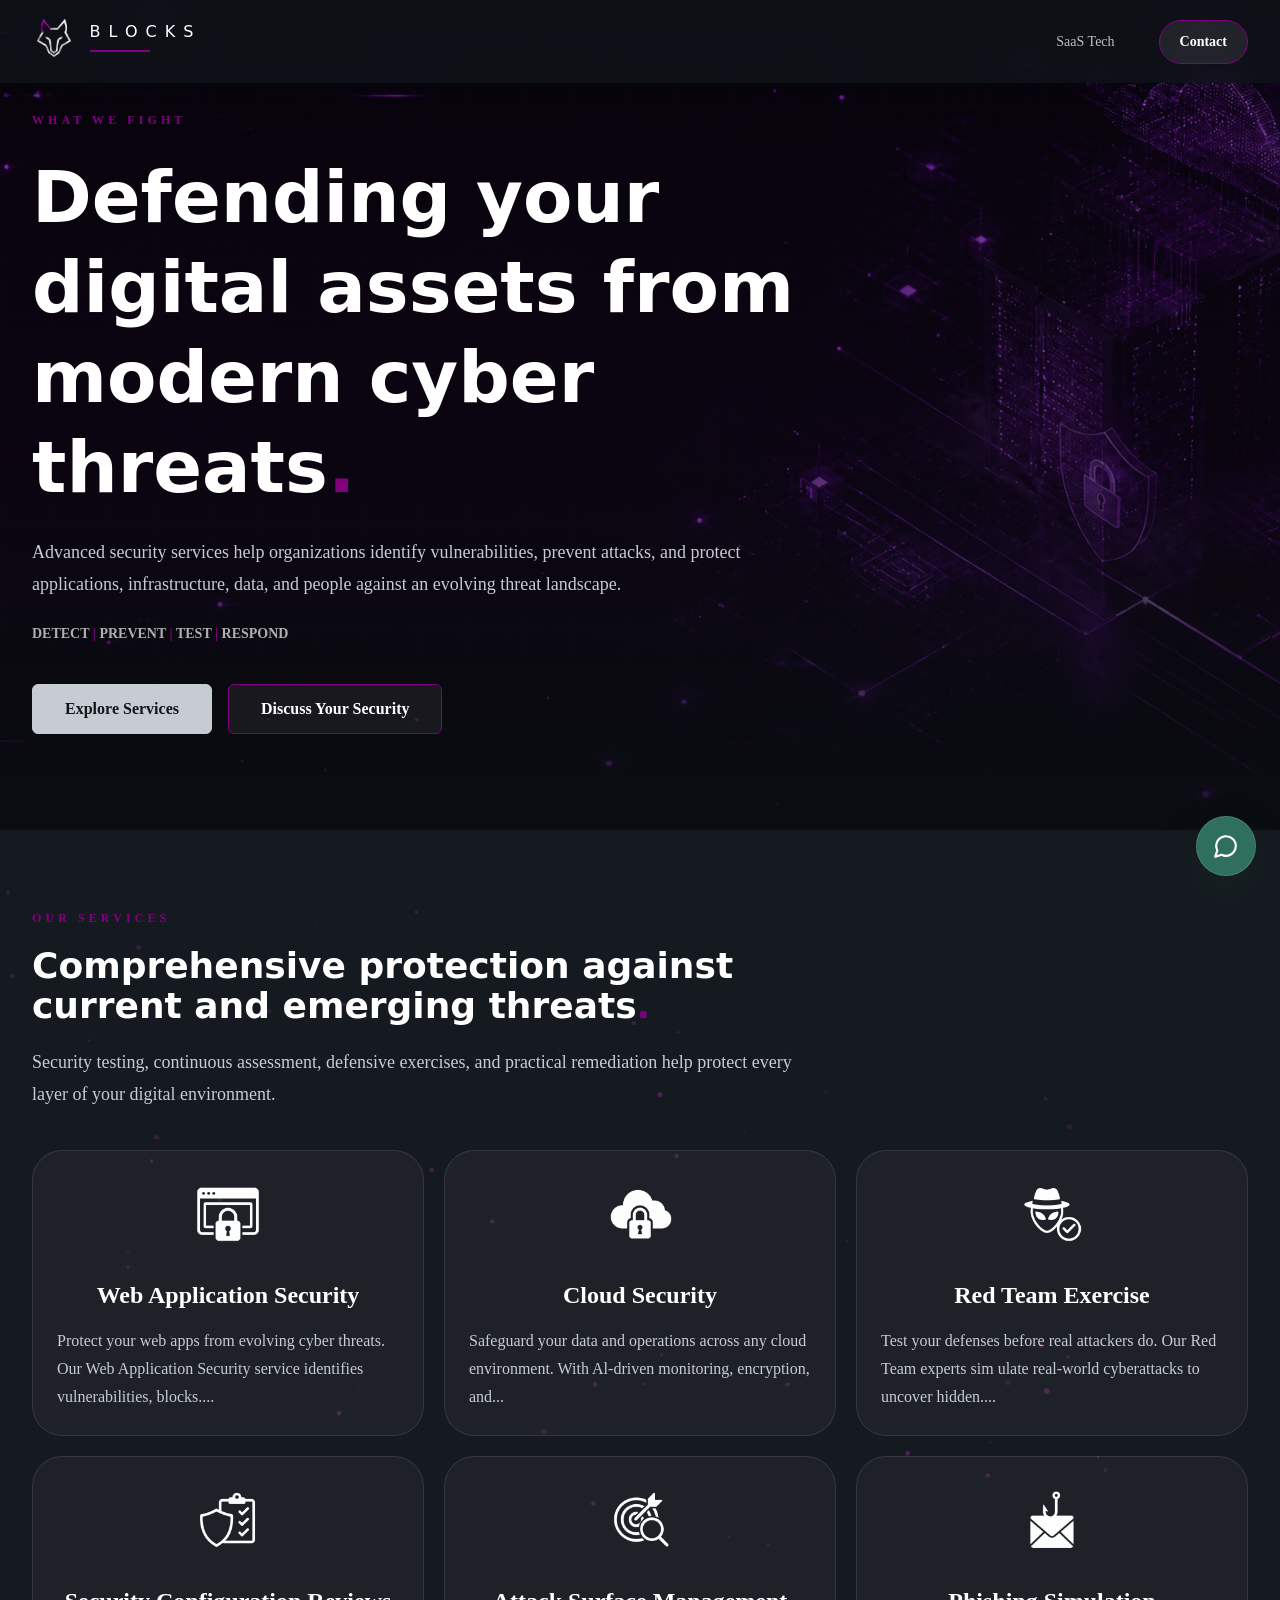
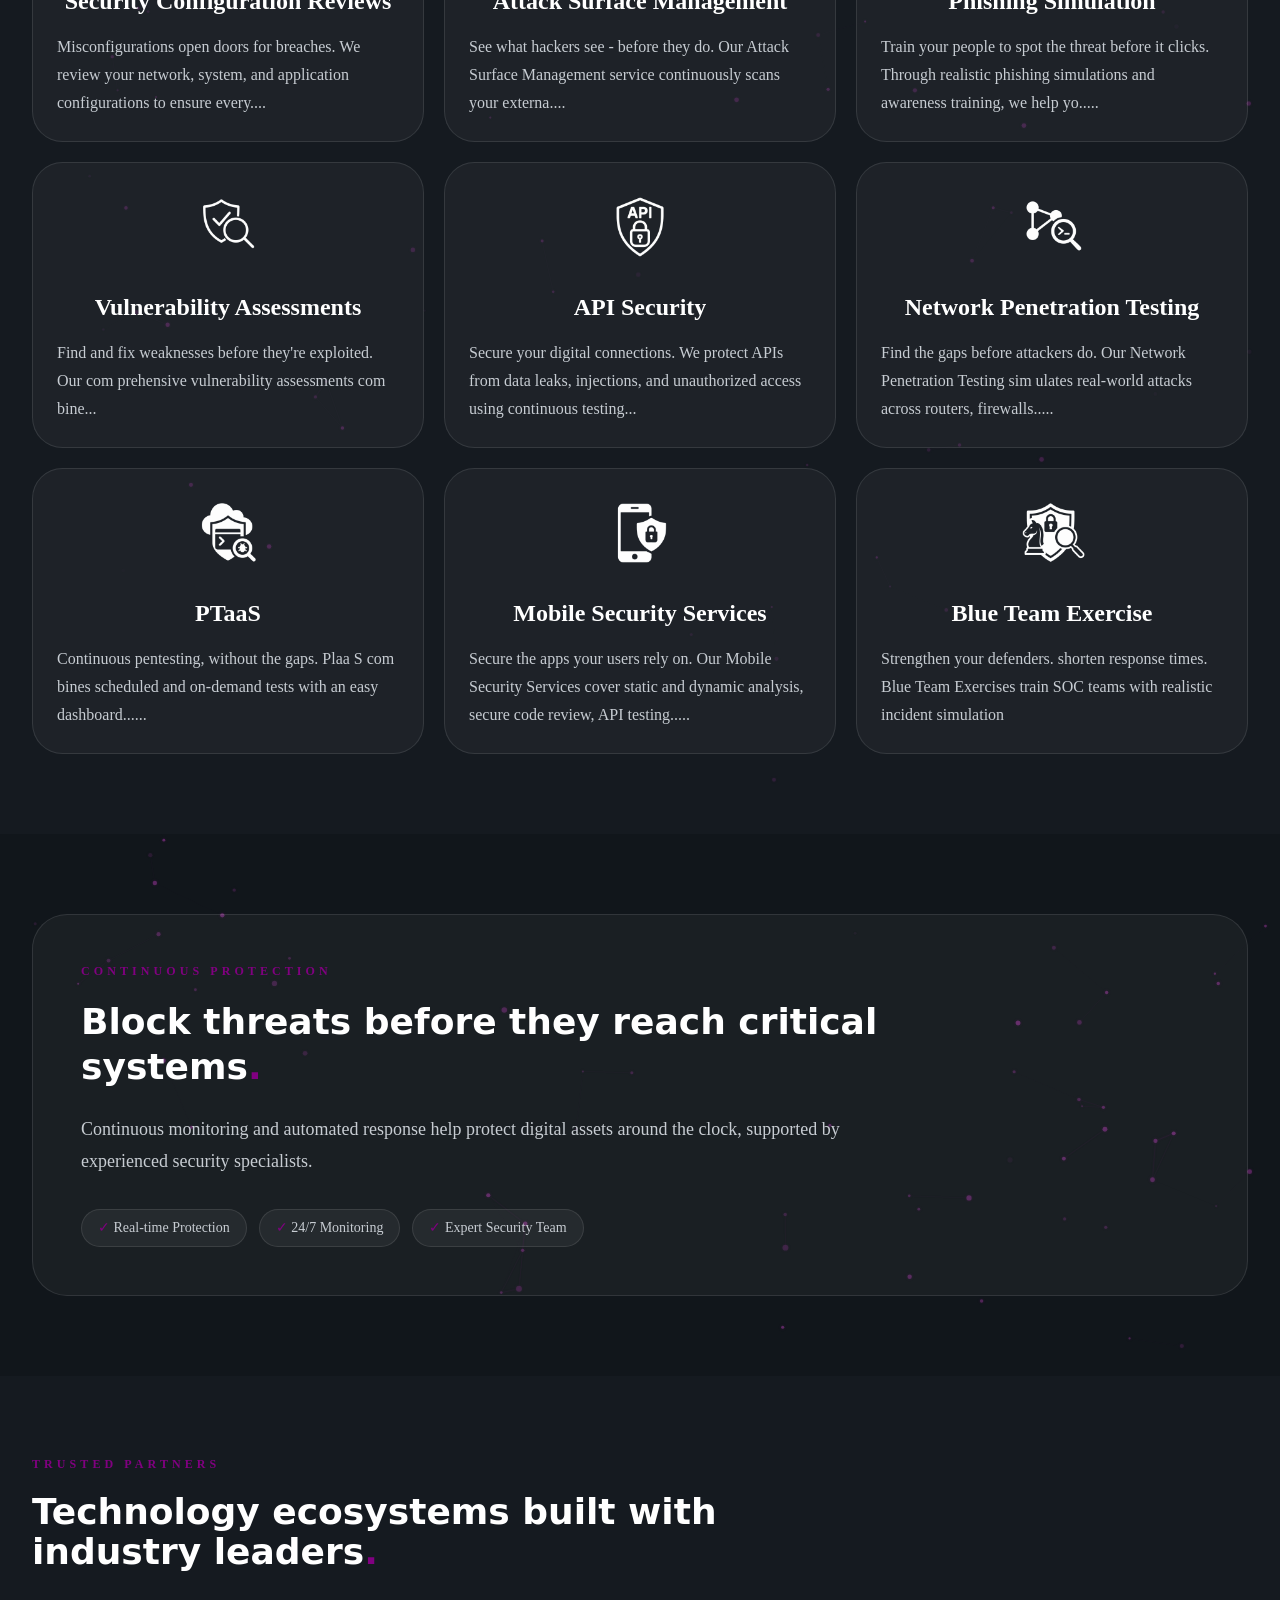
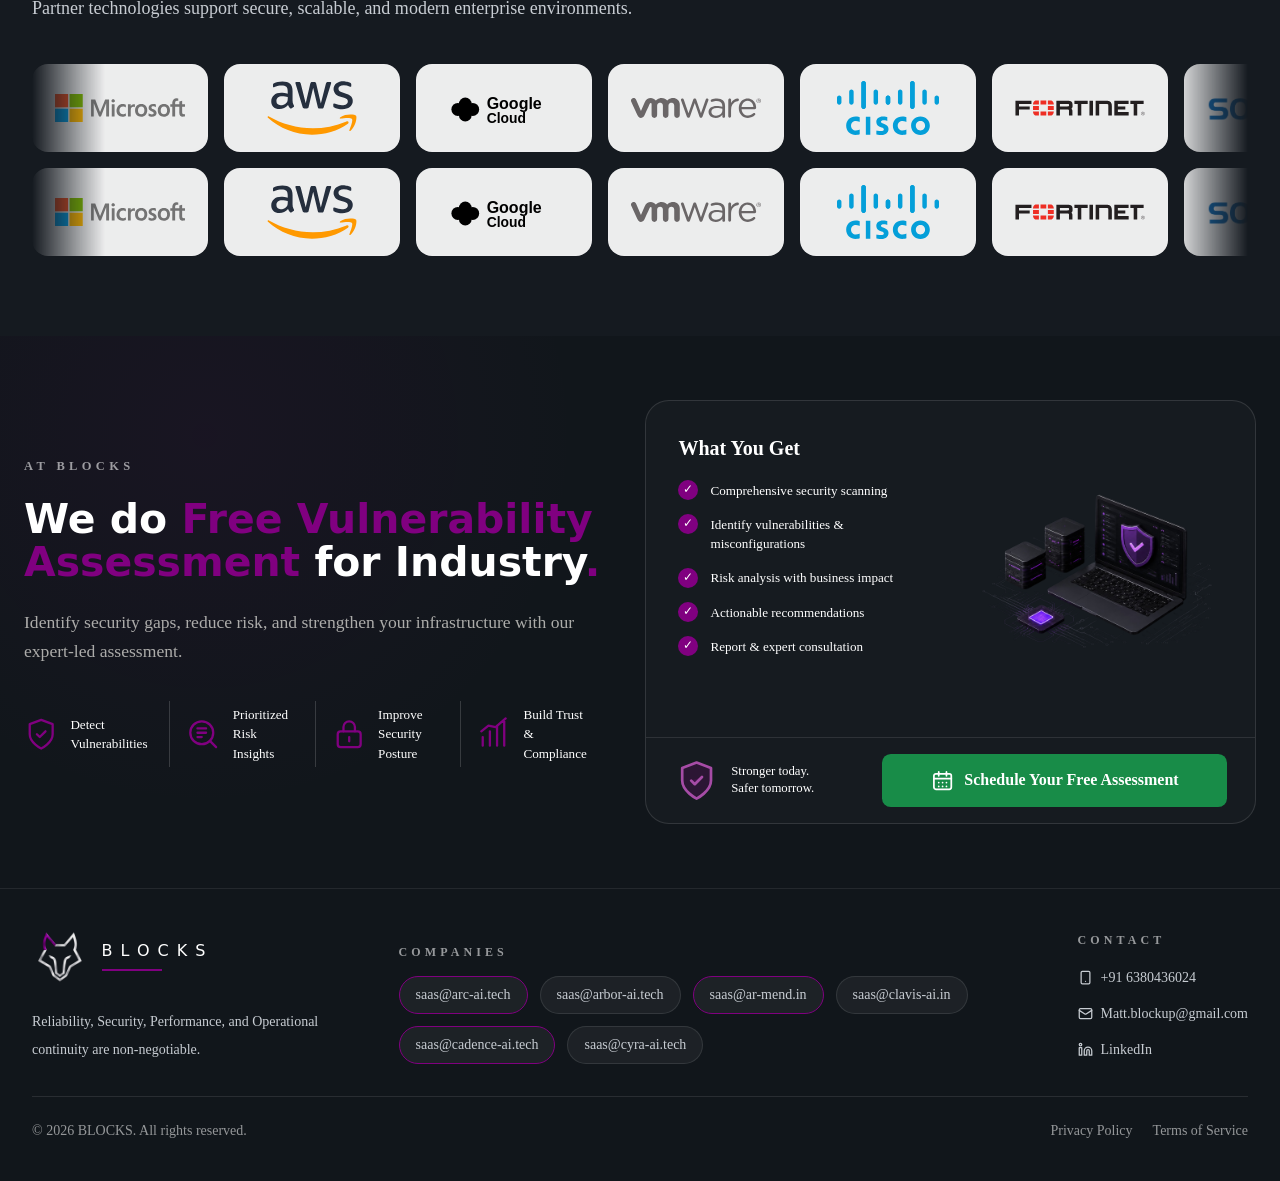
==== commit 3d4df67e: "infra services" ====
--- a/infra-services.html
+++ b/infra-services.html
@@ -9,6 +9,14 @@
         <title>Infra Services | BLOCKS</title>
     </head>
     <body class="min-w-0">
+        <div class="site-loader" role="status" aria-label="Loading BLOCKS">
+            <div class="site-loader-mark">
+                <span class="site-loader-ring" aria-hidden="true"></span>
+                <img src="images/brand/blocks-wolf-logo.png" alt="" width="82" height="82" aria-hidden="true">
+            </div>
+            <span class="site-loader-name">BLOCKS</span>
+            <span class="site-loader-line" aria-hidden="true"></span>
+        </div>
         <!-- Site header -->
         <header class="site-header fixed inset-x-0 top-0 z-50 transition duration-300 bg-[#11161B]/82 backdrop-blur-lg">
             <nav class="mx-auto flex max-w-7xl items-center justify-between gap-6 px-4 py-4 sm:px-6 lg:px-8">
@@ -58,9 +66,9 @@
         <main class="min-h-screen">
             <!-- Infrastructure hero -->
             <section class="site-hero relative overflow-hidden bg-[#11161B] pb-20 pt-24 sm:pb-24">
-                <img alt="Enterprise infrastructure environment" fetchpriority="high" decoding="async" class="hero-background object-cover opacity-28" style="position:absolute;height:100%;width:100%;left:0;top:0;right:0;bottom:0;color:transparent" src="images/hero/hero-01.jpg"/>
+                <img alt="Secure cloud and data-center infrastructure network" fetchpriority="high" decoding="async" class="hero-background infra-services-hero-background object-cover" style="position:absolute;height:100%;width:100%;left:0;top:0;right:0;bottom:0;color:transparent" src="images/sections/infra-services-background.png"/>
                 <div class="absolute inset-0 opacity-[0.08]" style="background-image:linear-gradient(rgba(255,255,255,0.1) 1px,transparent 1px),linear-gradient(90deg,rgba(255,255,255,0.1) 1px,transparent 1px);background-size:52px 52px" aria-hidden="true"></div>
-                <div class="absolute inset-0 bg-[linear-gradient(180deg,rgba(11,15,19,0.62),rgba(11,15,19,0.84)_55%,rgba(11,15,19,0.98))]" aria-hidden="true"></div>
+                <div class="infra-services-hero-overlay absolute inset-0" aria-hidden="true"></div>
                 <div class="relative z-10 mx-auto max-w-7xl px-4 sm:px-6 lg:px-8">
                     <div class="max-w-5xl">
                         <p class="accent-purple text-xs font-semibold uppercase tracking-[0.34em]">What We Fight</p>
@@ -159,28 +167,43 @@
                 </div>
             </section>
 
-            <!-- Contact call to action -->
-            <section id="contact" class="bg-[#151A20] py-16 md:py-20">
-                <div class="mx-auto max-w-7xl px-4 sm:px-6 lg:px-8">
-                    <div class="grid gap-10 rounded-[2.2rem] border border-white/10 bg-white/[0.04] p-8 sm:p-10 lg:grid-cols-2 lg:items-center lg:p-12">
-                        <div>
-                            <p class="text-xs font-semibold uppercase tracking-[0.34em] text-white/56">Start a conversation</p>
-                            <h2 class="font-heading mt-5 text-3xl font-semibold text-white sm:text-4xl">Build a stronger infrastructure foundation<span class="accent-purple">.</span></h2>
-                            <p class="mt-5 text-base leading-8 text-[#E8E6E1] sm:text-lg">Tell us what must stay available, secure, and scalable. We’ll help define the right path forward.</p>
-                        </div>
-                        <div class="flex flex-col items-center justify-center gap-3 py-6">
-                            <a href="mailto:Matt.blockup@gmail.com" style="width:100%;max-width:16rem" class="inline-flex min-h-11 items-center justify-center gap-2 rounded-md border border-[#D1BE98] bg-[#D1BE98] px-4 py-2 text-sm font-semibold text-[#11161B] transition hover:border-[#C3AE84] hover:bg-[#C3AE84]">
-                                <svg xmlns="http://www.w3.org/2000/svg" width="17" height="17" viewBox="0 0 24 24" fill="none" stroke="currentColor" stroke-width="2" stroke-linecap="round" stroke-linejoin="round" aria-hidden="true"><rect width="20" height="16" x="2" y="4" rx="2"></rect><path d="m22 7-8.97 5.7a1.94 1.94 0 0 1-2.06 0L2 7"></path></svg>
-                                Matt.blockup@gmail.com
-                            </a>
-                            <a href="https://wa.me/916380436024" target="_blank" rel="noopener noreferrer" style="width:100%;max-width:16rem" class="inline-flex min-h-11 items-center justify-center gap-2 rounded-md border border-[#2F6F5E] bg-[#2F6F5E] px-4 py-2 text-sm font-semibold text-white transition hover:border-[#285B4D] hover:bg-[#285B4D]">
-                                <svg xmlns="http://www.w3.org/2000/svg" width="17" height="17" viewBox="0 0 24 24" fill="none" stroke="currentColor" stroke-width="2" stroke-linecap="round" stroke-linejoin="round" aria-hidden="true"><path d="M7.9 20A9 9 0 1 0 4 16.1L2 22Z"></path></svg>
-                                WhatsApp
-                            </a>
-                        </div>
-                    </div>
-                </div>
-            </section>
+            <!-- Free vulnerability assessment -->
+            <section id="contact" class="assessment-section">
+                <div class="assessment-layout">
+                    <div class="assessment-intro">
+                        <p class="assessment-eyebrow">AT BLOCKS</p>
+                        <h2 class="assessment-title">We do <span>Free Vulnerability Assessment</span> for Industry<span class="assessment-dot">.</span></h2>
+                        <p class="assessment-summary">Identify security gaps, reduce risk, and strengthen your infrastructure with our expert-led assessment.</p>
+                        <div class="assessment-benefits" aria-label="Assessment benefits">
+                            <p><svg viewBox="0 0 24 24" aria-hidden="true"><path d="M12 22s8-4 8-10V5l-8-3-8 3v7c0 6 8 10 8 10Z"></path><path d="m9 12 2 2 4-4"></path></svg><span>Detect<br>Vulnerabilities</span></p>
+                            <p><svg viewBox="0 0 24 24" aria-hidden="true"><circle cx="11" cy="11" r="8"></circle><path d="m21 21-4.3-4.3M8 8h6M8 11h6M8 14h3"></path></svg><span>Prioritized<br>Risk Insights</span></p>
+                            <p><svg viewBox="0 0 24 24" aria-hidden="true"><rect x="4" y="10" width="16" height="11" rx="2"></rect><path d="M8 10V7a4 4 0 0 1 8 0v3M12 14v3"></path></svg><span>Improve<br>Security Posture</span></p>
+                            <p><svg viewBox="0 0 24 24" aria-hidden="true"><path d="M4 20V14M9 20V10M14 20V6M19 20V2M3 10l5-4 5 1 7-6"></path></svg><span>Build Trust &amp;<br>Compliance</span></p>
+                        </div>
+                    </div>
+
+                    <div class="assessment-card">
+                        <div class="assessment-card-body">
+                            <div class="assessment-list-wrap">
+                                <h3>What You Get</h3>
+                                <ul>
+                                    <li>Comprehensive security scanning</li>
+                                    <li>Identify vulnerabilities &amp; misconfigurations</li>
+                                    <li>Risk analysis with business impact</li>
+                                    <li>Actionable recommendations</li>
+                                    <li>Report &amp; expert consultation</li>
+                                </ul>
+                            </div>
+                            <img src="images/sections/cybersecurity-laptop.png" alt="Cybersecurity assessment dashboard on a laptop" class="assessment-image">
+                        </div>
+                        <div class="assessment-card-footer">
+                            <p><span class="assessment-shield"><svg viewBox="0 0 24 24" aria-hidden="true"><path d="M12 22s8-4 8-10V5l-8-3-8 3v7c0 6 8 10 8 10Z"></path><path d="m9 12 2 2 4-4"></path></svg></span><span>Stronger today.<br>Safer tomorrow.</span></p>
+                            <a href="mailto:Matt.blockup@gmail.com" class="assessment-button"><svg viewBox="0 0 24 24" aria-hidden="true"><rect x="3" y="5" width="18" height="16" rx="2"></rect><path d="M16 3v4M8 3v4M3 10h18M8 14h.01M12 14h.01M16 14h.01M8 18h.01M12 18h.01M16 18h.01"></path></svg><span>Schedule Your Free Assessment</span></a>
+                        </div>
+                    </div>
+                </div>
+            </section>
+
         </main>
 
         <!-- Site footer -->
@@ -275,5 +298,6 @@
                 if (event.key === "Escape") setMobileMenu(false);
             });
         </script>
+        <script src="site-loader.js"></script>
     </body>
 </html>
--- a/style.css
+++ b/style.css
@@ -2470,6 +2470,16 @@
     box-shadow: 0 0 0 1px rgba(128,0,128,.35),0 10px 28px rgba(128,0,128,.42)
 }
 
+.infra-section-link {
+    color: inherit;
+    cursor: pointer
+}
+
+.infra-section-link:focus-visible {
+    outline: 2px solid #800080;
+    outline-offset: -4px
+}
+
 a[href^="https://wa.me/"]:hover {
     box-shadow: 0 0 0 1px rgba(47,111,94,.4),0 10px 30px rgba(47,111,94,.55)
 }
@@ -2518,6 +2528,13 @@
     background-color: #1a1f24
 }
 
+#companies .company-card h3 .accent-purple {
+    display: inline-block;
+    font-size: 1.6em;
+    line-height: .8;
+    vertical-align: -.04em
+}
+
 .company-email {
     margin-top: auto;
     padding-top: 1.25rem;
@@ -2545,7 +2562,6 @@
     border-color: rgba(128,0,128,.7);
     box-shadow: 0 14px 32px rgba(0,0,0,.22),0 0 20px rgba(128,0,128,.1)
 }
-
 
 .brand-logo-header {
     width: 2.75rem;
@@ -2642,6 +2658,133 @@
         transition: none;
         transform: none
     }
+}
+
+/* Free vulnerability assessment */
+.assessment-section {
+    background: radial-gradient(circle at 16% 18%, rgba(128,0,128,.07), transparent 32%), #11161b;
+    padding: 4rem max(1.5rem, calc((100vw - 92rem)/2))
+}
+
+.assessment-layout {
+    display: grid;
+    grid-template-columns: minmax(0, 1fr) minmax(32rem, 1.05fr);
+    gap: 2.5rem;
+    align-items: center
+}
+
+.assessment-eyebrow {
+    color: rgba(255,255,255,.58);
+    font-size: .78rem;
+    font-weight: 700;
+    letter-spacing: .35em
+}
+
+.assessment-title {
+    margin-top: 1.35rem;
+    max-width: 46rem;
+    color: #fff;
+    font-family: var(--font-heading, inherit);
+    font-size: clamp(2.1rem, 3.2vw, 3.3rem);
+    font-weight: 700;
+    line-height: 1.06
+}
+
+.assessment-title>span,
+.assessment-dot { color: #800080 }
+
+.assessment-summary {
+    margin-top: 1.5rem;
+    max-width: 42rem;
+    color: rgba(232,230,225,.72);
+    font-size: 1.1rem;
+    line-height: 1.6
+}
+
+.assessment-benefits {
+    display: grid;
+    grid-template-columns: repeat(4, 1fr);
+    margin-top: 2.3rem
+}
+
+.assessment-benefits p {
+    display: flex;
+    align-items: center;
+    gap: .75rem;
+    padding: .25rem 1rem;
+    border-left: 1px solid rgba(255,255,255,.16);
+    color: #fff;
+    font-size: .82rem;
+    line-height: 1.45
+}
+
+.assessment-benefits svg {
+    width: 2.15rem;
+    height: 2.15rem;
+    flex: 0 0 auto;
+    fill: none;
+    stroke: #800080;
+    stroke-width: 1.6;
+    stroke-linecap: round;
+    stroke-linejoin: round
+}
+
+.assessment-benefits p:first-child { border-left: 0; padding-left: 0 }
+
+.assessment-card {
+    overflow: hidden;
+    border: 1px solid rgba(255,255,255,.12);
+    border-radius: 1.5rem;
+    background: rgba(255,255,255,.025)
+}
+
+.assessment-card-body {
+    display: grid;
+    grid-template-columns: 1fr 1.08fr;
+    min-height: 21rem
+}
+
+.assessment-list-wrap { padding: 2rem 0 1.5rem 2rem }
+.assessment-list-wrap h3 { color: #fff; font-size: 1.25rem; font-weight: 700 }
+.assessment-list-wrap ul { margin-top: 1.1rem; color: #fff; font-size: .82rem; line-height: 1.5 }
+.assessment-list-wrap li { position: relative; margin-top: .9rem; padding-left: 2rem }
+.assessment-list-wrap li:before {
+    position: absolute;
+    left: 0;
+    top: -.05rem;
+    display: grid;
+    width: 1.25rem;
+    height: 1.25rem;
+    place-items: center;
+    border-radius: 50%;
+    background: #800080;
+    color: #fff;
+    content: "✓";
+    font-size: .72rem
+}
+
+.assessment-image { width: 100%; height: 100%; object-fit: contain; object-position: center }
+.assessment-card-footer { display: flex; align-items: center; gap: 1rem; border-top: 1px solid rgba(255,255,255,.1); padding: 1rem 1.75rem }
+.assessment-card-footer p { display: flex; min-width: 12rem; align-items: center; gap: .75rem; color: #fff; font-size: .8rem; line-height: 1.35 }
+.assessment-shield { display: grid; width: 2.8rem; height: 2.8rem; flex: 0 0 auto; place-items: center }
+.assessment-shield svg { width: 2.7rem; height: 2.7rem; fill: rgba(128,0,128,.2); stroke: #a64ca6; stroke-width: 1.5; stroke-linecap: round; stroke-linejoin: round }
+.assessment-button { display: flex; flex: 1; align-items: center; justify-content: center; gap: .65rem; border-radius: .55rem; background: #188c48; padding: .9rem 1rem; color: #fff; text-align: center; font-weight: 700; transition: background-color .2s ease, transform .2s ease }
+.assessment-button svg { width: 1.45rem; height: 1.45rem; flex: 0 0 auto; fill: none; stroke: currentColor; stroke-width: 1.8; stroke-linecap: round; stroke-linejoin: round }
+.assessment-button:hover { background: #20a457; transform: translateY(-2px) }
+
+@media (max-width: 1050px) {
+    .assessment-layout { grid-template-columns: 1fr }
+}
+
+@media (max-width: 640px) {
+    .assessment-section { padding: 3.5rem 1rem }
+    .assessment-benefits { grid-template-columns: repeat(2, 1fr); row-gap: 1.25rem }
+    .assessment-benefits p:nth-child(3) { border-left: 0; padding-left: 0 }
+    .assessment-card-body { grid-template-columns: 1fr }
+    .assessment-list-wrap { padding: 1.5rem }
+    .assessment-image { max-height: 17rem }
+    .assessment-card-footer { flex-direction: column; align-items: stretch }
+    .assessment-card-footer p { min-width: 0 }
 }
 
 .scrollbar-hide {
@@ -3212,6 +3355,93 @@
 }
 
 /* Company card hover animation */
+.site-loader {
+    position: fixed;
+    inset: 0;
+    z-index: 9999;
+    display: flex;
+    align-items: center;
+    justify-content: center;
+    flex-direction: column;
+    gap: 1.1rem;
+    background: radial-gradient(circle at center, #260026 0, #130014 24%, #090d11 68%);
+    opacity: 1;
+    visibility: visible;
+    transition: opacity .55s ease, visibility .55s ease
+}
+
+.site-loader.is-hidden {
+    opacity: 0;
+    visibility: hidden;
+    pointer-events: none
+}
+
+.site-loader-mark {
+    position: relative;
+    display: grid;
+    width: 7.5rem;
+    height: 7.5rem;
+    place-items: center
+}
+
+.site-loader-mark img {
+    position: relative;
+    z-index: 2;
+    width: 5.15rem;
+    height: 5.15rem;
+    object-fit: contain;
+    filter: drop-shadow(0 0 14px rgba(128,0,128,.7));
+    animation: loader-logo-pulse 1.6s ease-in-out infinite
+}
+
+.site-loader-ring {
+    position: absolute;
+    inset: 0;
+    border: 1px solid rgba(128,0,128,.3);
+    border-top-color: #a82ca8;
+    border-right-color: rgba(168,44,168,.68);
+    border-radius: 50%;
+    box-shadow: 0 0 22px rgba(128,0,128,.18);
+    animation: loader-ring-spin 1.25s linear infinite
+}
+
+.site-loader-name {
+    padding-left: .48em;
+    color: #fff;
+    font-family: var(--font-heading, inherit);
+    font-size: .9rem;
+    font-weight: 500;
+    letter-spacing: .48em
+}
+
+.site-loader-line {
+    position: relative;
+    overflow: hidden;
+    width: 8rem;
+    height: 1px;
+    background: rgba(255,255,255,.12)
+}
+
+.site-loader-line:after {
+    position: absolute;
+    inset: 0;
+    width: 45%;
+    background: #800080;
+    box-shadow: 0 0 8px #800080;
+    content: "";
+    animation: loader-line-move 1.15s ease-in-out infinite
+}
+
+@keyframes loader-ring-spin { to { transform: rotate(360deg) } }
+@keyframes loader-logo-pulse { 50% { opacity: .78; transform: scale(.96) } }
+@keyframes loader-line-move { from { transform: translateX(-110%) } to { transform: translateX(225%) } }
+
+@media (prefers-reduced-motion:reduce) {
+    .site-loader-mark img,
+    .site-loader-ring,
+    .site-loader-line:after { animation: none }
+}
+
 .site-header {
     z-index: 50;
     background: rgba(17,22,27,.72)
@@ -3228,6 +3458,17 @@
     transform-origin: center center
 }
 
+.infra-services-hero-background {
+    object-position: center center;
+    opacity: .92;
+    filter: saturate(1.25) contrast(1.06);
+    transform: scale(1.03)
+}
+
+.infra-services-hero-overlay {
+    background: linear-gradient(180deg,rgba(16,7,22,.38),rgba(18,7,25,.58) 55%,rgba(11,15,19,.84))
+}
+
 @media (min-width:640px) {
     .site-hero {
         padding-top: 7rem
@@ -3242,6 +3483,12 @@
     .hero-background {
         object-position: center 62%;
         transform: scale(1.24)
+    }
+
+    .infra-services-hero-background {
+        object-position: 68% center;
+        opacity: .82;
+        transform: scale(1.08)
     }
 }
 
